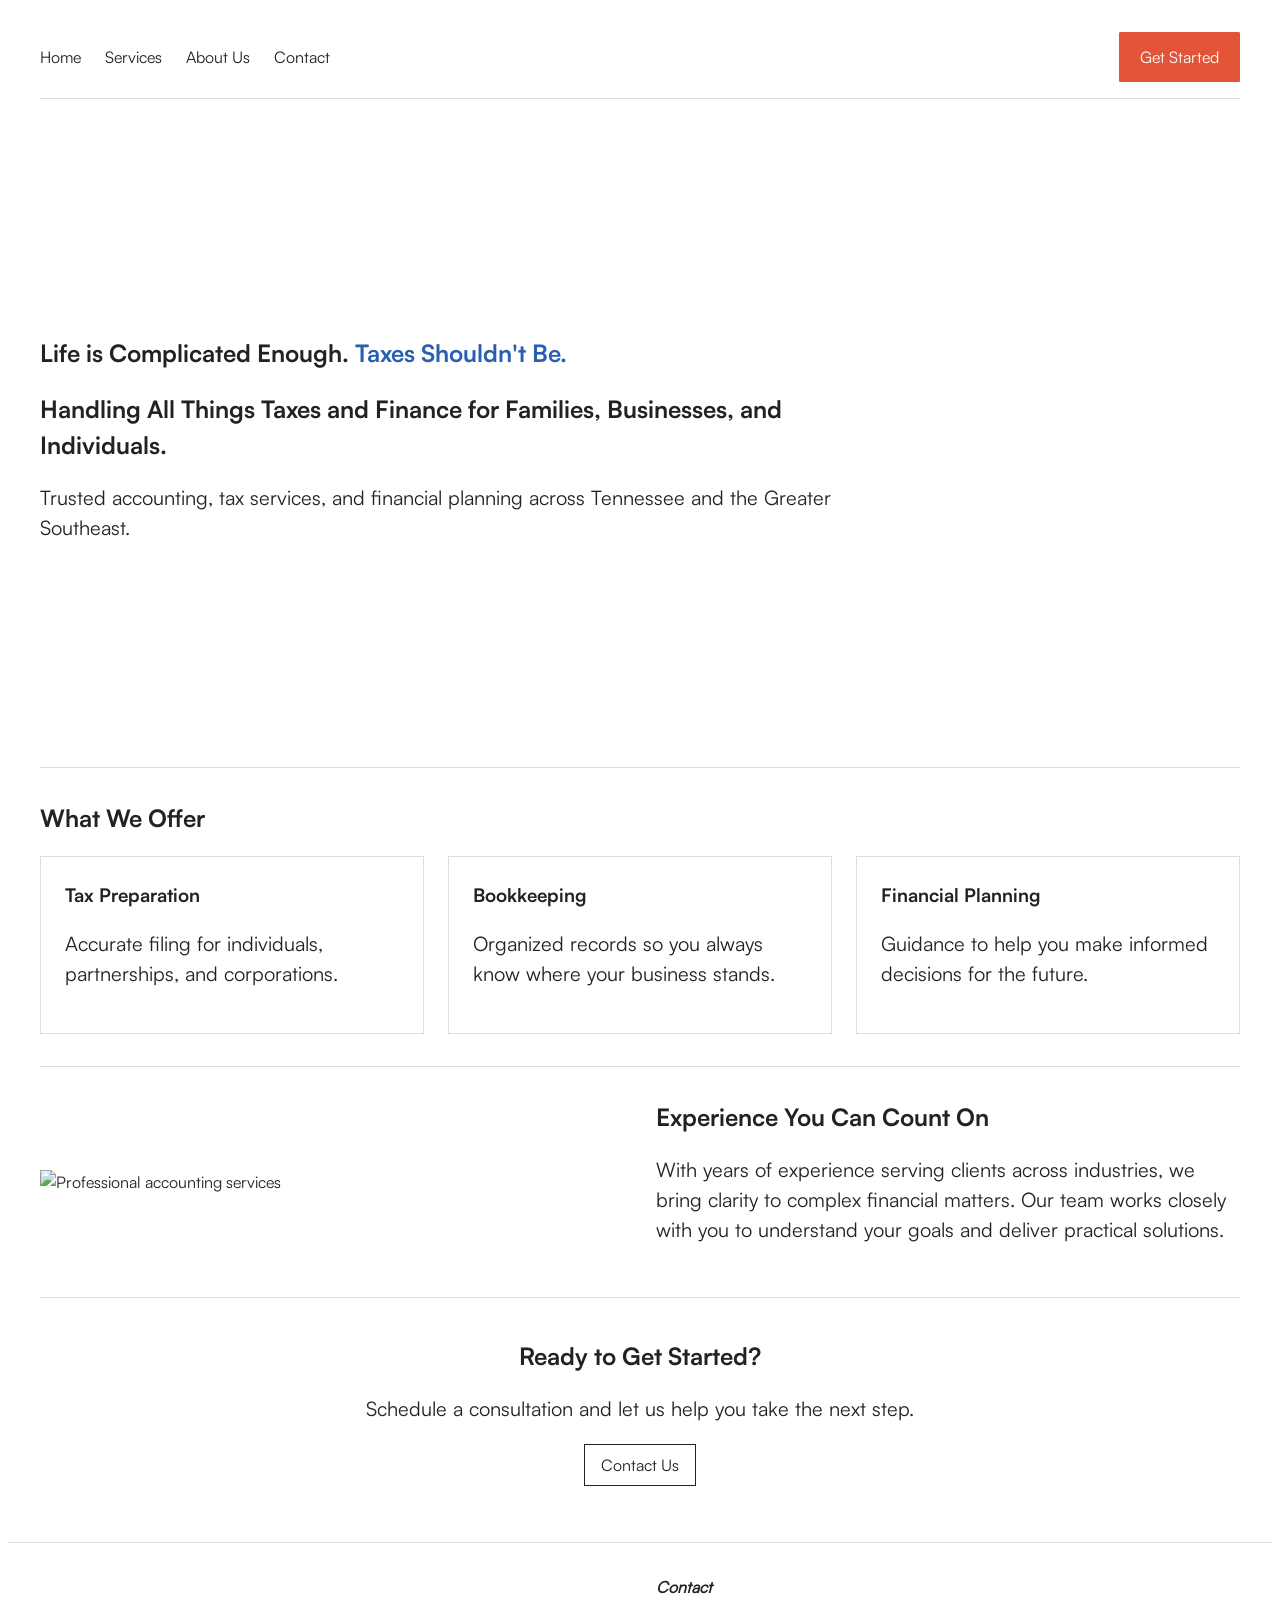
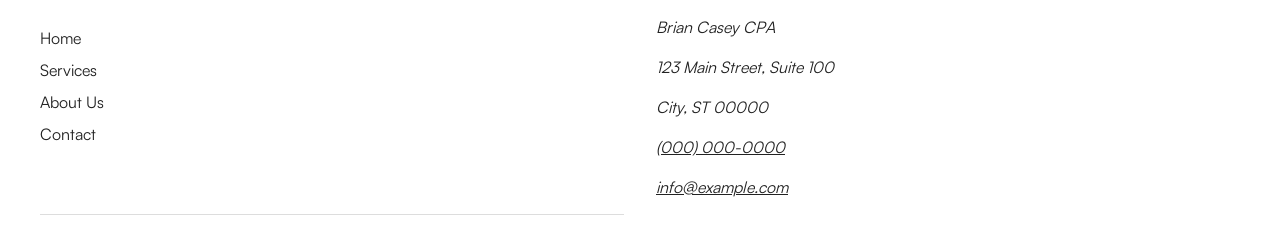
==== index.html @ 2e8c1d2a "wip" ====
<!doctype html>
<html lang="en">
  <head>
    <meta charset="UTF-8" />
    <meta name="viewport" content="width=device-width, initial-scale=1.0" />
    <title>Brian Casey CPA</title>
    <link rel="stylesheet" href="styles.css" />
    <link
      rel="preload"
      href="fonts/Satoshi-Regular.woff2"
      as="font"
      type="font/woff2"
      crossorigin
    />
    <link
      rel="preload"
      href="fonts/Satoshi-Medium.woff2"
      as="font"
      type="font/woff2"
      crossorigin
    />
    <link
      rel="preload"
      href="fonts/Satoshi-Bold.woff2"
      as="font"
      type="font/woff2"
      crossorigin
    />
  </head>
  <body>
    <header>
      <nav aria-label="Main">
        <ul>
          <li><a href="index.html">Home</a></li>
          <li><a href="services.html">Services</a></li>
          <li><a href="about.html">About Us</a></li>
          <li><a href="contact.html">Contact</a></li>
        </ul>
        <a href="contact.html" class="btn">Get Started</a>
      </nav>
    </header>

    <main>
      <section class="hero">
        <div class="hero-text">
          <h2>
            Life is Complicated Enough.
            <span class="light-blue">Taxes Shouldn't Be.</span>
          </h2>
          <h1>
            Handling All Things Taxes and Finance for Families, Businesses, and
            Individuals.
          </h1>
          <p>
            Trusted accounting, tax services, and financial planning across
            Tennessee and the Greater Southeast.
          </p>
        </div>
      </section>

      <section>
        <h2>What We Offer</h2>
        <div class="cards">
          <article class="card">
            <h3>Tax Preparation</h3>
            <p>
              Accurate filing for individuals, partnerships, and corporations.
            </p>
          </article>
          <article class="card">
            <h3>Bookkeeping</h3>
            <p>
              Organized records so you always know where your business stands.
            </p>
          </article>
          <article class="card">
            <h3>Financial Planning</h3>
            <p>Guidance to help you make informed decisions for the future.</p>
          </article>
        </div>
      </section>

      <section>
        <div class="image-text">
          <img
            src="https://placehold.co/600x400"
            alt="Professional accounting services"
          />
          <div>
            <h2>Experience You Can Count On</h2>
            <p>
              With years of experience serving clients across industries, we
              bring clarity to complex financial matters. Our team works closely
              with you to understand your goals and deliver practical solutions.
            </p>
          </div>
        </div>
      </section>

      <section class="cta">
        <h2>Ready to Get Started?</h2>
        <p>Schedule a consultation and let us help you take the next step.</p>
        <a href="contact.html">Contact Us</a>
      </section>
    </main>

    <footer>
      <div class="footer-grid">
        <nav aria-label="Footer">
          <ul>
            <li><a href="index.html">Home</a></li>
            <li><a href="services.html">Services</a></li>
            <li><a href="about.html">About Us</a></li>
            <li><a href="contact.html">Contact</a></li>
          </ul>
        </nav>
        <address class="contact-info">
          <p><strong>Contact</strong></p>
          <p>Brian Casey CPA</p>
          <p>123 Main Street, Suite 100</p>
          <p>City, ST 00000</p>
          <p><a href="tel:+10000000000">(000) 000-0000</a></p>
          <p><a href="mailto:info@example.com">info@example.com</a></p>
        </address>
      </div>
    </footer>
  </body>
</html>
---- styles.css ----
@font-face {
  font-family: 'Satoshi';
  src: url('/fonts/Satoshi-Regular.woff2') format('woff2');
  font-weight: 400;
  font-style: normal;
  font-display: swap; 
}

@font-face {
  font-family: 'Satoshi-Medium';
  src: url('/fonts/Satoshi-Medium.woff2') format('woff2');
  font-weight: 500;
  font-style: normal;
  font-display: swap;
}

@font-face {
  font-family: 'Satoshi-Bold';
  src: url('/fonts/Satoshi-Bold.woff2') format('woff2');
  font-weight: 700;
  font-style: normal;
  font-display: swap;
}

:root {
  --dark-blue: #082C60;
  --terracotta: #E35336;
  --green: #6DFF4C;
  --light-blue: #295FB1;
  --white: #ffffff;

  --max-width: 1200px;
}

.dark-blue {
  color: var(--dark-blue);
}

.terracotta {
  color: var(--terracotta);
}

.green {
  color: var(--green);
}

.light-blue {
  color: var(--light-blue);
}

.white {
  color: var(--white);
}

body {
  font-family: 'Satoshi', sans-serif;
}

@view-transition {
  navigation: auto;
}


body {
  margin: 0;
  font-family: 'Satoshi', sans-serif;
  line-height: 1.5;
  color: #222;
  background-color: var(--white);
}

img, picture, video, canvas, svg {
  max-width: 100%;
  height: auto;
  display: block;
}

a {
  color: inherit;
}

header,
main,
footer {
  padding: 1rem 2rem;
}

nav ul {
  list-style: none;
  margin: 0;
  padding: 0;
  display: flex;
  gap: 1.5rem;
}
nav {
  display: flex;
  flex-direction: row;
  justify-content: space-between;
  align-items: center;
  width: 100%;
  max-width: var(--max-width);
  margin: 0 auto;
  border-bottom: 1px solid #ddd;
  padding: 1rem 0;
}

nav a {
  text-decoration: none;
}

nav a:hover {
  color: var(--terracotta);
  animation: color 0.15s ease-in-out;
}

section {
  padding: 2rem 0;
  max-width: var(--max-width);
  margin: 0 auto;
}

section + section {
  border-top: 1px solid #ddd;
}

h1,
h2,
h3 {
  margin-top: 0;
  font-family: 'Satoshi-Bold', sans-serif;
  font-weight: 700;
  font-style: normal;
  font-display: swap;
}

p {
  font-size: 1.25rem;
}

.btn {
  padding: .75rem 1.25rem;
  border-radius: 1px;
  background-color: var(--terracotta);
  color: var(--white);
  transition: background-color 0.3s ease, color 0.3s ease;
  border: 1px solid var(--terracotta);
}

.btn:hover {
  background-color: var(--white);
  color: var(--terracotta);
  border: 1px solid var(--terracotta);
}

.hero {
  padding: 3rem 0;
  height: 60vh;
  display: flex;
  flex-direction: column;
  justify-content: center;
  align-items: start;
}

.hero-text {
  max-width: 800px;
}

.cards {
  display: grid;
  grid-template-columns: repeat(auto-fit, minmax(200px, 1fr));
  gap: 1.5rem;
}

.card {
  border: 1px solid #ddd;
  padding: 1.5rem;
}

.image-text {
  display: grid;
  grid-template-columns: 1fr 1fr;
  gap: 2rem;
  align-items: center;
}

@media (max-width: 600px) {
  .image-text {
    grid-template-columns: 1fr;
  }
}

.cta {
  text-align: center;
  padding: 2.5rem 0;
}

.cta a {
  display: inline-block;
  padding: 0.5rem 1rem;
  border: 1px solid #222;
  text-decoration: none;
}

.cta a:hover {
  background: #f5f5f5;
}

.contact-info p {
  font-size: 1rem;
}

footer {
  border-top: 1px solid #ddd;
  max-width: var(--max-width);
  margin: 0 auto;
}

.footer-grid {
  display: grid;
  grid-template-columns: 1fr 1fr;
  gap: 2rem;
}

@media (max-width: 600px) {
  .footer-grid {
    grid-template-columns: 1fr;
  }
}

footer nav ul {
  flex-direction: column;
  gap: 0.5rem;
}
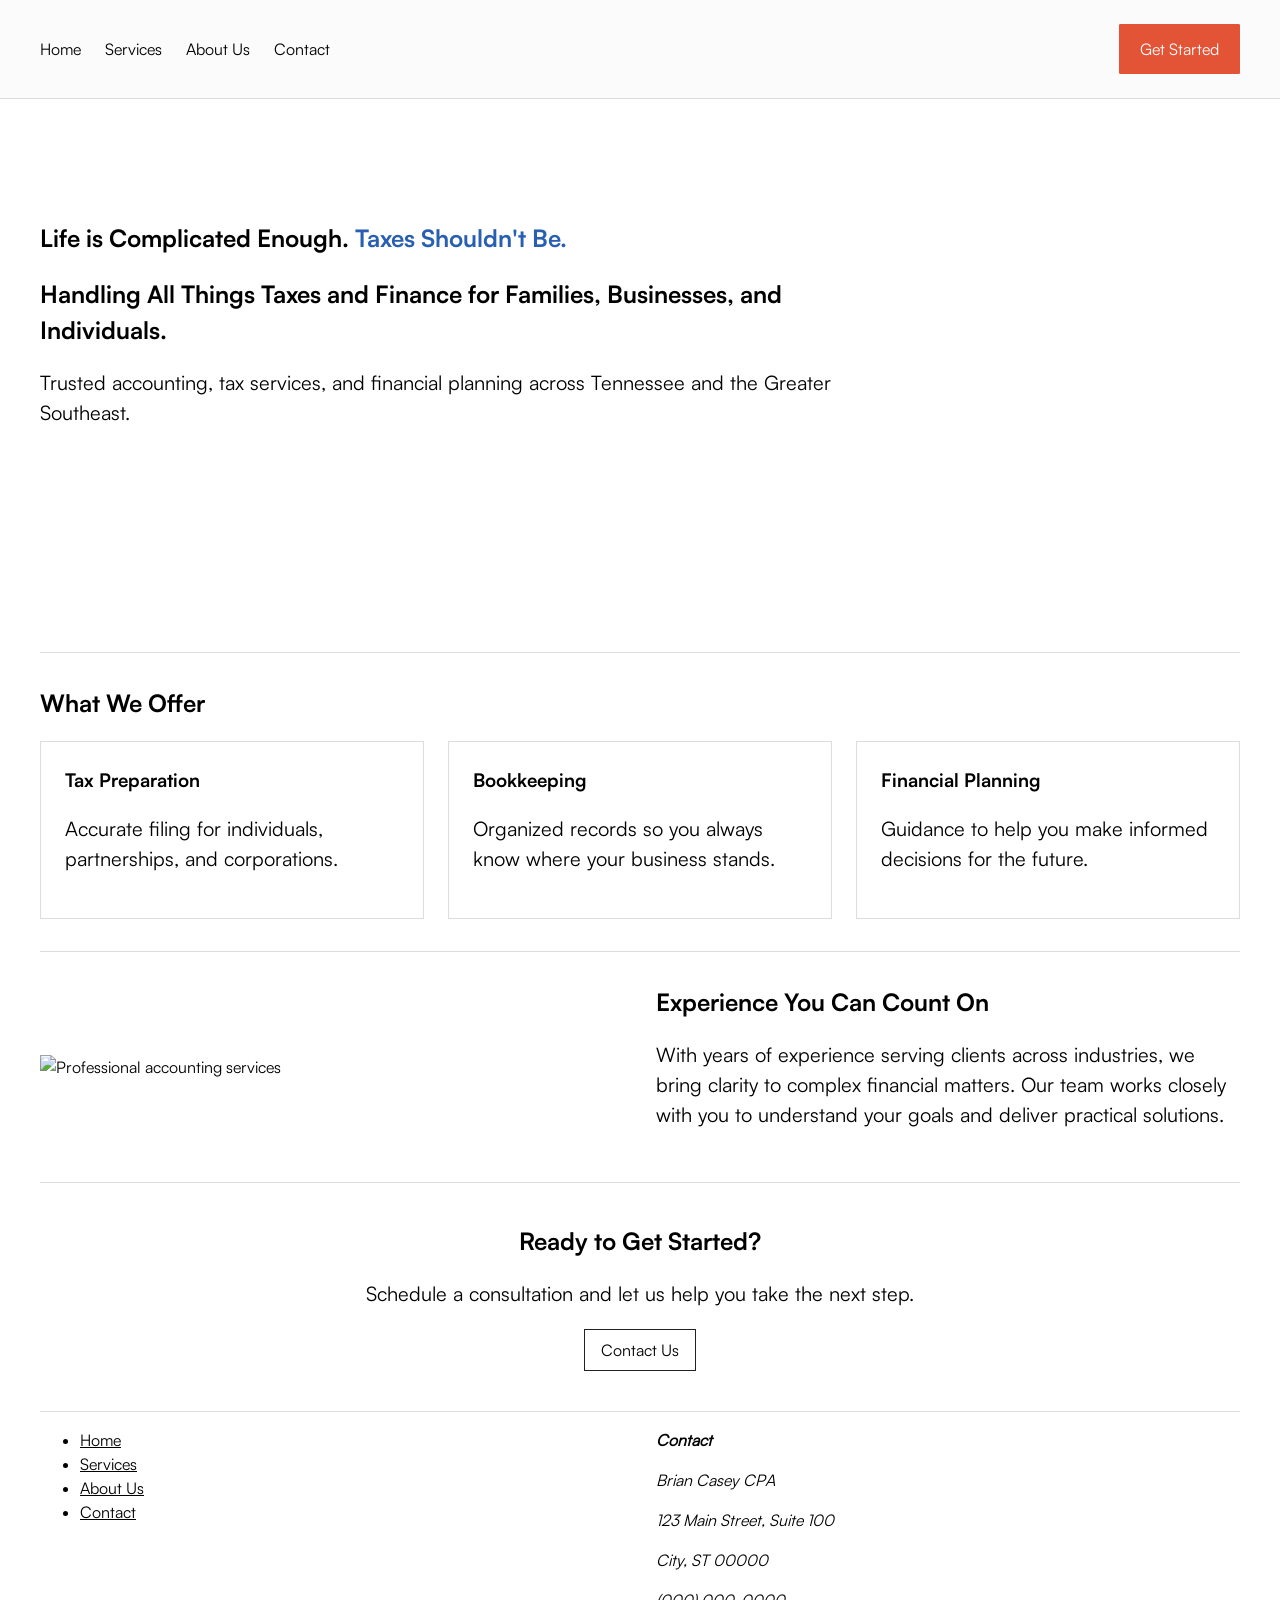
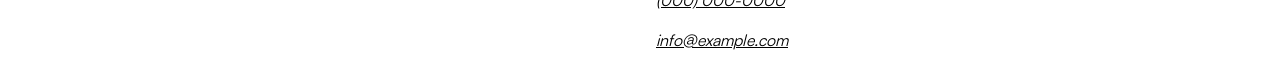
==== commit 3f27798c: "adds hamburger menu" ====
--- a/index.html
+++ b/index.html
@@ -30,13 +30,26 @@
   <body>
     <header>
       <nav aria-label="Main">
-        <ul>
-          <li><a href="index.html">Home</a></li>
-          <li><a href="services.html">Services</a></li>
-          <li><a href="about.html">About Us</a></li>
-          <li><a href="contact.html">Contact</a></li>
-        </ul>
-        <a href="contact.html" class="btn">Get Started</a>
+        <button
+          type="button"
+          class="nav-toggle-btn"
+          aria-expanded="false"
+          aria-controls="nav-menu"
+          aria-label="Toggle menu"
+        >
+          <span></span>
+          <span></span>
+          <span></span>
+        </button>
+        <div id="nav-menu" class="nav-menu">
+          <ul>
+            <li><a href="index.html">Home</a></li>
+            <li><a href="services.html">Services</a></li>
+            <li><a href="about.html">About Us</a></li>
+            <li><a href="contact.html">Contact</a></li>
+          </ul>
+          <a href="contact.html" class="btn">Get Started</a>
+        </div>
       </nav>
     </header>
 
@@ -124,5 +137,6 @@
         </address>
       </div>
     </footer>
+    <script src="nav.js"></script>
   </body>
 </html>
--- a/styles.css
+++ b/styles.css
@@ -51,11 +51,6 @@
 .white {
   color: var(--white);
 }
-
-body {
-  font-family: 'Satoshi', sans-serif;
-}
-
 @view-transition {
   navigation: auto;
 }
@@ -65,8 +60,8 @@
   margin: 0;
   font-family: 'Satoshi', sans-serif;
   line-height: 1.5;
-  color: #222;
-  background-color: var(--white);
+  padding: 1rem 2rem;
+
 }
 
 img, picture, video, canvas, svg {
@@ -79,38 +74,113 @@
   color: inherit;
 }
 
-header,
-main,
-footer {
-  padding: 1rem 2rem;
-}
-
-nav ul {
+header {
+  backdrop-filter: blur(10px);
+  background-color: rgba(248, 248, 248, 0.5);
+  position: fixed;
+  top: 0;
+  left: 0;
+  right: 0;
+  z-index: 1000;
+  border-bottom: 1px solid #ddd;
+}
+
+header nav {
+  display: flex;
+  flex-wrap: wrap;
+  align-items: center;
+  width: 100%;
+  max-width: var(--max-width);
+  margin: 0 auto;
+  padding: 1.5rem 0;
+}
+
+header nav .nav-toggle-btn {
+  display: none;
+  flex-direction: column;
+  justify-content: center;
+  gap: 5px;
+  width: 2rem;
+  height: 2rem;
+  margin-left: auto;
+  padding: 0;
+  border: none;
+  background: none;
+  cursor: pointer;
+  color: inherit;
+}
+
+header nav .nav-toggle-btn span {
+  display: block;
+  width: 1.5rem;
+  height: 2px;
+  background-color: currentColor;
+  transition: transform 0.2s ease, opacity 0.2s ease;
+}
+
+header nav .nav-menu {
+  display: flex;
+  flex: 1;
+  justify-content: space-between;
+  align-items: center;
+}
+
+header nav ul {
   list-style: none;
   margin: 0;
   padding: 0;
   display: flex;
   gap: 1.5rem;
 }
-nav {
-  display: flex;
-  flex-direction: row;
-  justify-content: space-between;
-  align-items: center;
-  width: 100%;
-  max-width: var(--max-width);
-  margin: 0 auto;
-  border-bottom: 1px solid #ddd;
-  padding: 1rem 0;
-}
-
-nav a {
+
+header nav a {
   text-decoration: none;
 }
 
-nav a:hover {
+header nav a:hover {
   color: var(--terracotta);
   animation: color 0.15s ease-in-out;
+}
+
+@media (max-width: 768px) {
+  header nav .nav-toggle-btn {
+    display: flex;
+  }
+
+  header nav .nav-menu {
+    display: none;
+    flex: 1 1 100%;
+    flex-direction: column;
+    align-items: stretch;
+    gap: 1rem;
+    padding-top: 1rem;
+    padding: 1rem 2rem;
+  }
+
+  header nav.nav-open .nav-menu {
+    display: flex;
+  }
+
+  header nav.nav-open .nav-toggle-btn span:nth-child(1) {
+    transform: translateY(7px) rotate(45deg);
+  }
+
+  header nav.nav-open .nav-toggle-btn span:nth-child(2) {
+    opacity: 0;
+  }
+
+  header nav.nav-open .nav-toggle-btn span:nth-child(3) {
+    transform: translateY(-7px) rotate(-45deg);
+  }
+
+  header nav ul {
+    flex-direction: column;
+    gap: 0.75rem;
+  }
+
+  header nav .btn {
+    align-self: flex-start;
+  }
 }
 
 section {
@@ -159,6 +229,8 @@
   flex-direction: column;
   justify-content: center;
   align-items: start;
+  
+  
 }
 
 .hero-text {
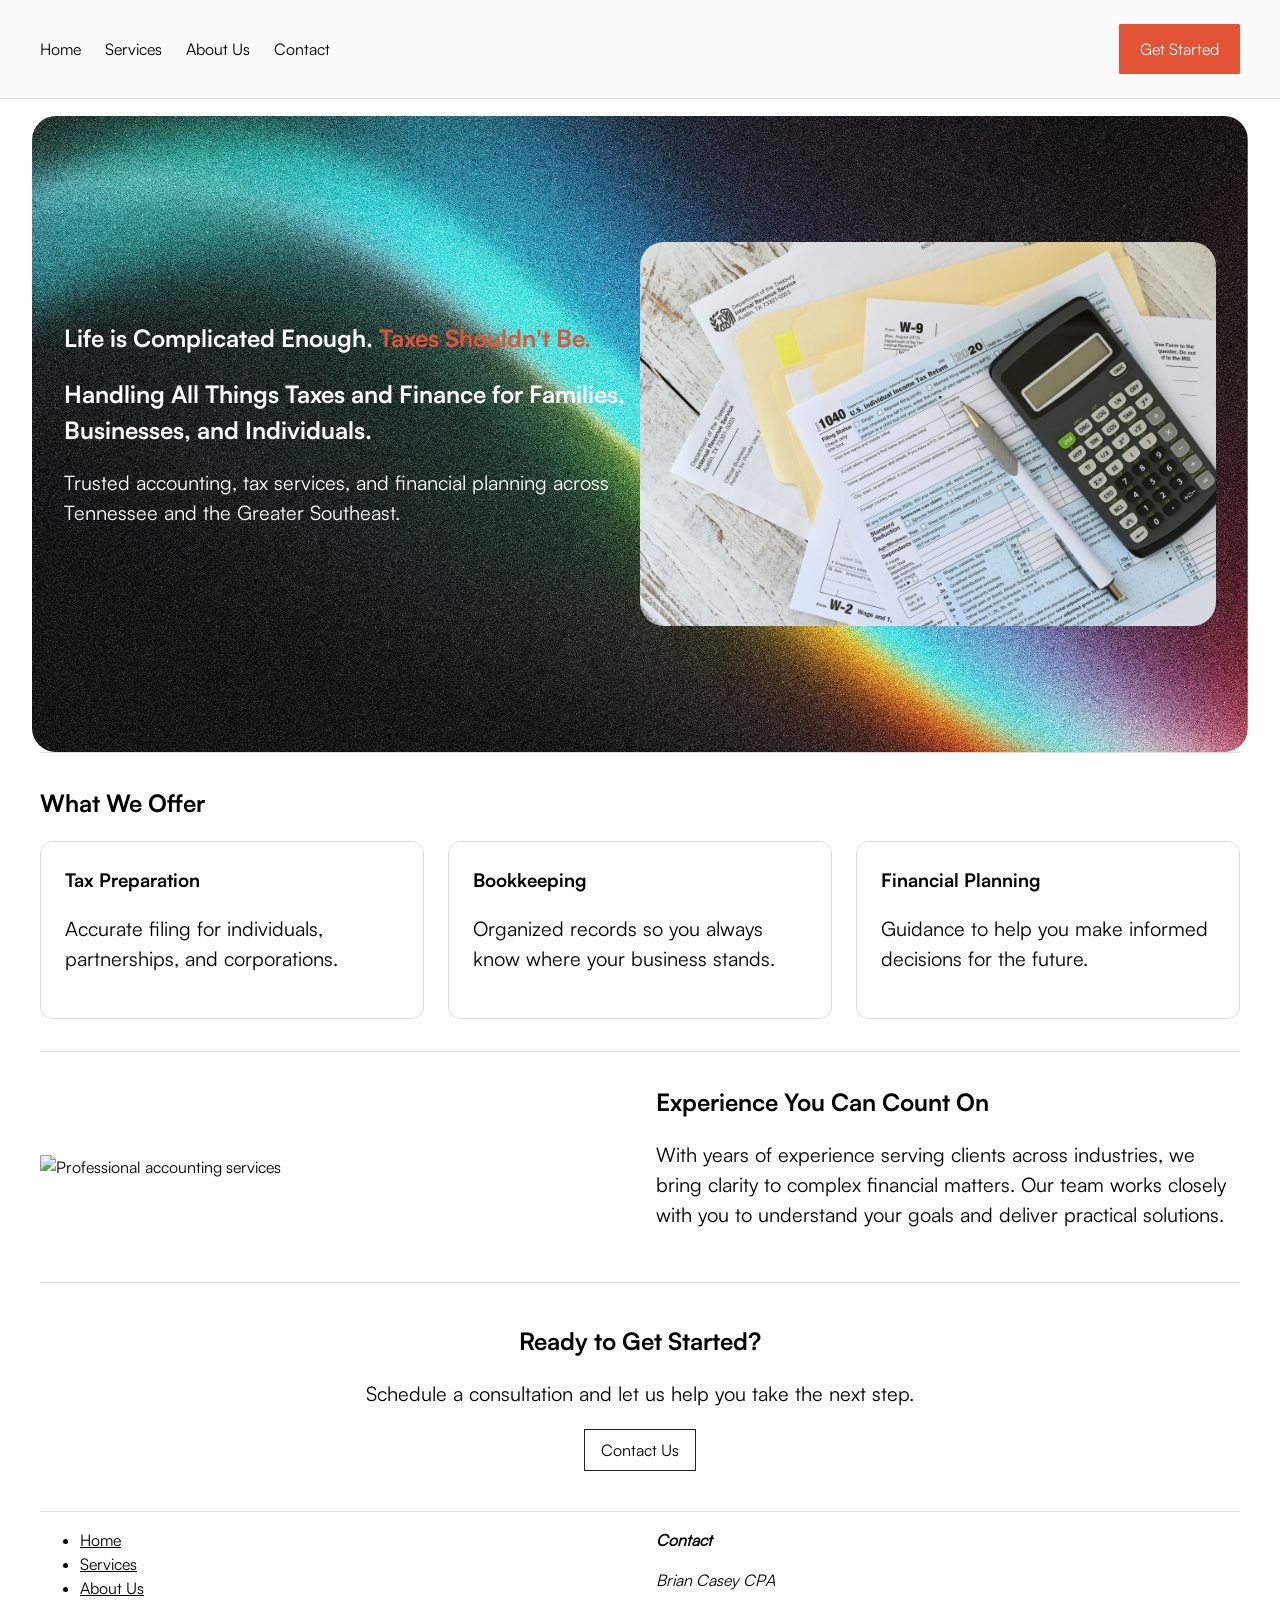
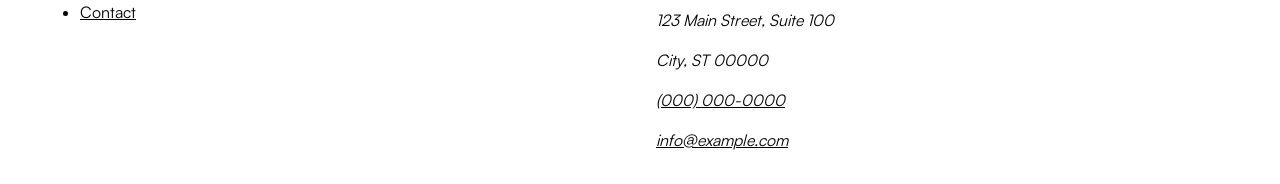
==== commit 8e59243c: "wip" ====
--- a/index.html
+++ b/index.html
@@ -58,7 +58,7 @@
         <div class="hero-text">
           <h2>
             Life is Complicated Enough.
-            <span class="light-blue">Taxes Shouldn't Be.</span>
+            <span class="terracotta">Taxes Shouldn't Be.</span>
           </h2>
           <h1>
             Handling All Things Taxes and Finance for Families, Businesses, and
@@ -68,6 +68,9 @@
             Trusted accounting, tax services, and financial planning across
             Tennessee and the Greater Southeast.
           </p>
+        </div>
+        <div class="hero-image">
+          <img src="/assets/taxes.jpg" alt="Professional accounting services" />
         </div>
       </section>
 
--- a/styles.css
+++ b/styles.css
@@ -61,7 +61,7 @@
   font-family: 'Satoshi', sans-serif;
   line-height: 1.5;
   padding: 1rem 2rem;
-
+  
 }
 
 img, picture, video, canvas, svg {
@@ -223,29 +223,45 @@
 }
 
 .hero {
-  padding: 3rem 0;
+  margin-top: 100px;
+  padding: 3rem 2rem;
   height: 60vh;
-  display: flex;
-  flex-direction: column;
+    display: flex;
+    flex-direction: row;
   justify-content: center;
-  align-items: start;
+  align-items: center;
+  border-radius: 24px;
+  color: var(--white);
+  background-image: url('/assets/5.jpg');
+  background-size: cover;
+  background-position: center;
+  background-repeat: no-repeat;
+
   
-  
 }
 
 .hero-text {
-  max-width: 800px;
+  max-width: 50%;
+}
+
+.hero-image {
+  border-radius: 24px;
+  overflow: hidden;
+  width: 50%;
+  height: auto;
 }
 
 .cards {
   display: grid;
   grid-template-columns: repeat(auto-fit, minmax(200px, 1fr));
   gap: 1.5rem;
+
 }
 
 .card {
   border: 1px solid #ddd;
   padding: 1.5rem;
+  border-radius: 12px;
 }
 
 .image-text {
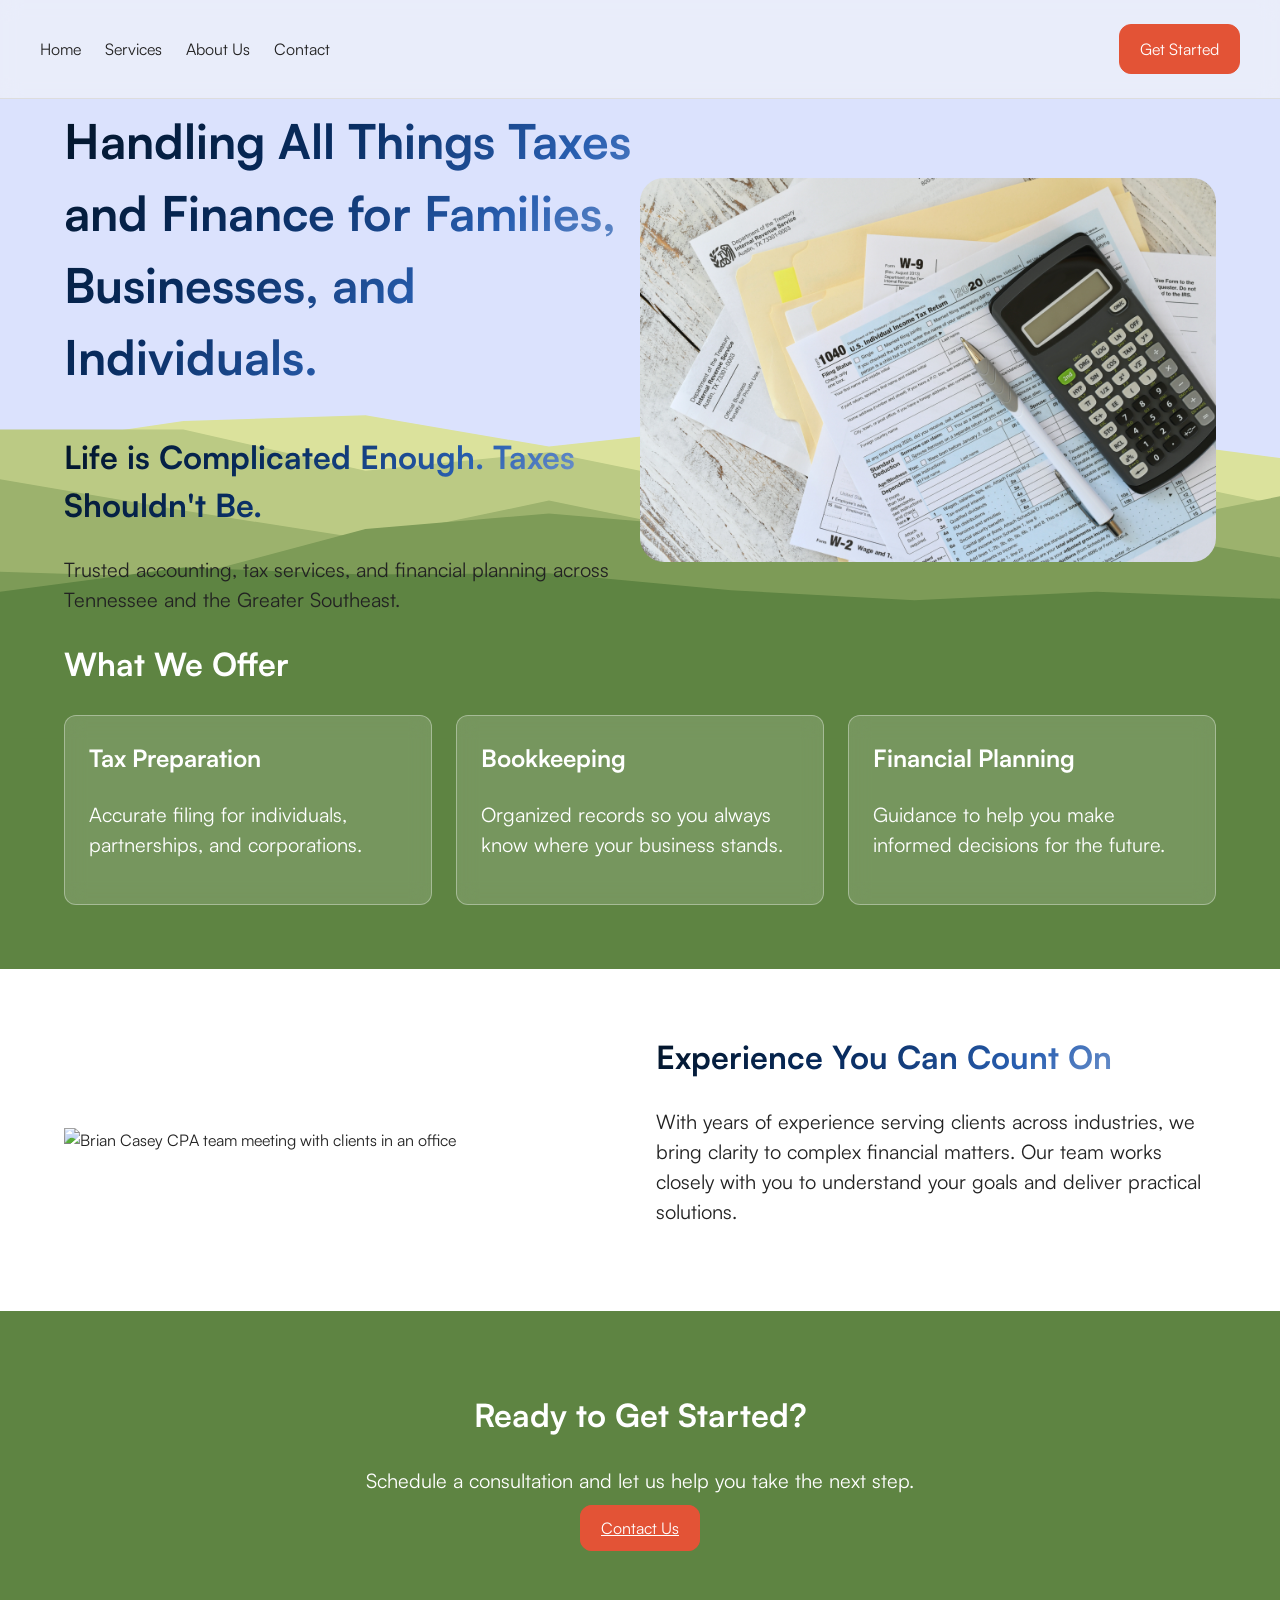
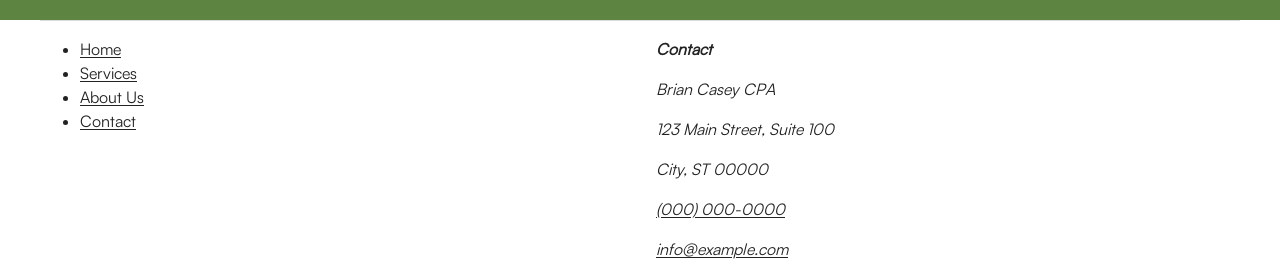
==== commit e9d4186d: "makes it look like a landscape" ====
--- a/index.html
+++ b/index.html
@@ -4,6 +4,10 @@
     <meta charset="UTF-8" />
     <meta name="viewport" content="width=device-width, initial-scale=1.0" />
     <title>Brian Casey CPA</title>
+    <meta
+      name="description"
+      content="Brian Casey CPA provides tax preparation, bookkeeping, and financial planning for families, businesses, and individuals across Tennessee and the Southeast."
+    />
     <link rel="stylesheet" href="styles.css" />
     <link
       rel="preload"
@@ -28,6 +32,7 @@
     />
   </head>
   <body>
+    <a href="#main" class="skip-link">Skip to main content</a>
     <header>
       <nav aria-label="Main">
         <button
@@ -53,70 +58,87 @@
       </nav>
     </header>
 
-    <main>
+    <main id="main" class="home">
       <section class="hero">
-        <div class="hero-text">
-          <h2>
-            Life is Complicated Enough.
-            <span class="terracotta">Taxes Shouldn't Be.</span>
-          </h2>
-          <h1>
-            Handling All Things Taxes and Finance for Families, Businesses, and
-            Individuals.
-          </h1>
-          <p>
-            Trusted accounting, tax services, and financial planning across
-            Tennessee and the Greater Southeast.
-          </p>
+        <div class="section-content">
+          <div class="hero-text">
+            <h1>
+              Handling All Things Taxes and Finance for Families, Businesses,
+              and Individuals.
+            </h1>
+            <h2>
+              Life is Complicated Enough.
+              <span class="terracotta">Taxes Shouldn't Be.</span>
+            </h2>
+            <p>
+              Trusted accounting, tax services, and financial planning across
+              Tennessee and the Greater Southeast.
+            </p>
+          </div>
+          <div class="hero-image">
+            <img
+              src="/assets/taxes.jpg"
+              alt="Accountant reviewing tax documents at a desk"
+            />
+          </div>
         </div>
-        <div class="hero-image">
-          <img src="/assets/taxes.jpg" alt="Professional accounting services" />
+        <div class="section-divider">
+          <img src="/assets/green-peaks.svg" alt="" aria-hidden="true" />
         </div>
       </section>
 
       <section>
-        <h2>What We Offer</h2>
-        <div class="cards">
-          <article class="card">
-            <h3>Tax Preparation</h3>
-            <p>
-              Accurate filing for individuals, partnerships, and corporations.
-            </p>
-          </article>
-          <article class="card">
-            <h3>Bookkeeping</h3>
-            <p>
-              Organized records so you always know where your business stands.
-            </p>
-          </article>
-          <article class="card">
-            <h3>Financial Planning</h3>
-            <p>Guidance to help you make informed decisions for the future.</p>
-          </article>
+        <div class="section-content">
+          <h2>What We Offer</h2>
+          <div class="cards">
+            <article class="card">
+              <h3>Tax Preparation</h3>
+              <p>
+                Accurate filing for individuals, partnerships, and corporations.
+              </p>
+            </article>
+            <article class="card">
+              <h3>Bookkeeping</h3>
+              <p>
+                Organized records so you always know where your business stands.
+              </p>
+            </article>
+            <article class="card">
+              <h3>Financial Planning</h3>
+              <p>
+                Guidance to help you make informed decisions for the future.
+              </p>
+            </article>
+          </div>
         </div>
       </section>
 
       <section>
-        <div class="image-text">
-          <img
-            src="https://placehold.co/600x400"
-            alt="Professional accounting services"
-          />
-          <div>
-            <h2>Experience You Can Count On</h2>
-            <p>
-              With years of experience serving clients across industries, we
-              bring clarity to complex financial matters. Our team works closely
-              with you to understand your goals and deliver practical solutions.
-            </p>
+        <div class="section-content">
+          <div class="image-text">
+            <img
+              src="https://placehold.co/600x400"
+              alt="Brian Casey CPA team meeting with clients in an office"
+            />
+            <div>
+              <h2>Experience You Can Count On</h2>
+              <p>
+                With years of experience serving clients across industries, we
+                bring clarity to complex financial matters. Our team works
+                closely with you to understand your goals and deliver practical
+                solutions.
+              </p>
+            </div>
           </div>
         </div>
       </section>
 
       <section class="cta">
-        <h2>Ready to Get Started?</h2>
-        <p>Schedule a consultation and let us help you take the next step.</p>
-        <a href="contact.html">Contact Us</a>
+        <div class="section-content">
+          <h2>Ready to Get Started?</h2>
+          <p>Schedule a consultation and let us help you take the next step.</p>
+          <a href="contact.html" class="btn">Contact Us</a>
+        </div>
       </section>
     </main>
 
--- a/styles.css
+++ b/styles.css
@@ -25,9 +25,26 @@
 :root {
   --dark-blue: #082C60;
   --terracotta: #E35336;
-  --green: #6DFF4C;
+  --green: #5e8442;
+  --green-l: #dbe29c;
   --light-blue: #295FB1;
+  --blue-l-3: #dbe2fd;
   --white: #ffffff;
+
+  --gradient-blue-135: linear-gradient(135deg, var(--dark-blue), var(--light-blue));
+  --gradient-heading: linear-gradient(
+    135deg,
+    #031428 0%,
+    var(--dark-blue) 35%,
+    var(--light-blue) 65%,
+    color-mix(in srgb, var(--light-blue) 40%, var(--white)) 100%
+  );
+  --gradient-blue-135-soft: linear-gradient(135deg, var(--dark-blue) 0%, var(--light-blue) 60%, color-mix(in srgb, var(--light-blue) 70%, var(--white)) 100%);
+  --gradient-blue-radial: radial-gradient(ellipse at top left, var(--light-blue), var(--dark-blue));
+  --gradient-terracotta: linear-gradient(135deg, var(--terracotta), color-mix(in srgb, var(--terracotta) 60%, var(--dark-blue)));
+  --gradient-accent: linear-gradient(135deg, var(--light-blue), var(--terracotta));
+  --gradient-hero: linear-gradient(160deg, var(--dark-blue) 0%, var(--light-blue) 45%, color-mix(in srgb, var(--terracotta) 25%, var(--white)) 100%);
+  --gradient-green-accent: linear-gradient(135deg, var(--dark-blue), color-mix(in srgb, var(--green) 40%, var(--light-blue)));
 
   --max-width: 1200px;
 }
@@ -42,6 +59,10 @@
 
 .green {
   color: var(--green);
+}
+
+.green-l {
+  color: var(--green-l);
 }
 
 .light-blue {
@@ -60,8 +81,28 @@
   margin: 0;
   font-family: 'Satoshi', sans-serif;
   line-height: 1.5;
-  padding: 1rem 2rem;
-  
+  color: #222;
+}
+
+.skip-link {
+  position: absolute;
+  top: -100%;
+  left: 1rem;
+  z-index: 1001;
+  padding: 0.75rem 1.25rem;
+  background-color: var(--dark-blue);
+  color: var(--white);
+  text-decoration: none;
+  border-radius: 1px;
+}
+
+.skip-link:focus-visible {
+  top: 1rem;
+}
+
+:focus-visible {
+  outline: 2px solid var(--light-blue);
+  outline-offset: 2px;
 }
 
 img, picture, video, canvas, svg {
@@ -72,6 +113,21 @@
 
 a {
   color: inherit;
+}
+
+main a:not(.btn),
+footer a {
+  text-decoration: underline;
+  text-underline-offset: 0.15em;
+}
+
+header nav a {
+  text-decoration: none;
+}
+
+header nav a:hover,
+header nav a:focus-visible {
+  text-decoration: underline;
 }
 
 header {
@@ -92,7 +148,7 @@
   width: 100%;
   max-width: var(--max-width);
   margin: 0 auto;
-  padding: 1.5rem 0;
+  padding: 1.5rem 2rem;
 }
 
 header nav .nav-toggle-btn {
@@ -184,13 +240,72 @@
 }
 
 section {
-  padding: 2rem 0;
+  padding: 4rem 4rem;
+  position: relative;
+  z-index: 1;
+}
+
+.section-divider {
+  position: absolute;
+  bottom: 0;
+  left: 0;
+  width: 100%;
+  z-index: -1;
+  line-height: 0;
+}
+
+.section-divider img {
+  width: 100%;
+  height: auto;
+  display: block;
+}
+
+.section-content {
   max-width: var(--max-width);
   margin: 0 auto;
 }
 
-section + section {
-  border-top: 1px solid #ddd;
+section:has(.section-divider) {
+  padding-top: 0;
+  padding-bottom: 0;
+}
+
+section:has(.section-divider) + section {
+  padding-top: 0;
+}
+
+main.home section:nth-child(odd) {
+  background-color: var(--white);
+}
+
+main.home section:nth-child(even) {
+  background-color: var(--green);
+  color: var(--white);
+}
+
+main.home section:nth-child(even) h1,
+main.home section:nth-child(even) h2,
+main.home section:nth-child(even) h3 {
+  background: none;
+  background-clip: unset;
+  -webkit-background-clip: unset;
+  -webkit-text-fill-color: unset;
+  color: var(--white);
+}
+
+main.home section:nth-child(even) .card {
+  background-color: rgba(255, 255, 255, 0.15);
+  border-color: rgba(255, 255, 255, 0.35);
+}
+
+main.home section:nth-child(even) .cta a {
+  color: var(--white);
+  border-color: var(--white);
+}
+
+main.home section:nth-child(even) .cta a:hover {
+  background: rgba(255, 255, 255, 0.15);
+  color: var(--white);
 }
 
 h1,
@@ -201,22 +316,67 @@
   font-weight: 700;
   font-style: normal;
   font-display: swap;
+  color: var(--dark-blue);
+  background: var(--gradient-heading);
+  background-size: 100% 100%;
+  background-clip: text;
+  -webkit-background-clip: text;
+  -webkit-text-fill-color: transparent;
+}
+
+@supports not ((-webkit-background-clip: text) or (background-clip: text)) {
+  h1,
+  h2,
+  h3 {
+    background: none;
+    -webkit-text-fill-color: unset;
+    color: var(--dark-blue);
+  }
+}
+
+@media (forced-colors: active) {
+  h1,
+  h2,
+  h3 {
+    background: none;
+    background-clip: unset;
+    -webkit-background-clip: unset;
+    -webkit-text-fill-color: unset;
+    color: CanvasText;
+  }
+}
+
+h1 {
+  font-size: 3rem;
+}
+
+h2 {
+  font-size: 2rem;
+}
+
+h3 {
+  font-size: 1.5rem;
 }
 
 p {
   font-size: 1.25rem;
 }
 
-.btn {
+.btn,
+button[type="submit"] {
   padding: .75rem 1.25rem;
-  border-radius: 1px;
+  border-radius: 12px;
   background-color: var(--terracotta);
   color: var(--white);
-  transition: background-color 0.3s ease, color 0.3s ease;
+  transition: background-color 0.3s ease, color 0.3s ease, border-color 0.3s ease;
   border: 1px solid var(--terracotta);
-}
-
-.btn:hover {
+  font-family: inherit;
+  font-size: 1rem;
+  cursor: pointer;
+}
+
+.btn:hover,
+button[type="submit"]:hover {
   background-color: var(--white);
   color: var(--terracotta);
   border: 1px solid var(--terracotta);
@@ -224,20 +384,18 @@
 
 .hero {
   margin-top: 100px;
-  padding: 3rem 2rem;
+  padding: 3rem 4rem;
   height: 60vh;
-    display: flex;
-    flex-direction: row;
+  border-radius: 24px;
+  background-color: var(--blue-l-3);
+}
+
+.hero .section-content {
+  display: flex;
+  flex-direction: row;
   justify-content: center;
   align-items: center;
-  border-radius: 24px;
-  color: var(--white);
-  background-image: url('/assets/5.jpg');
-  background-size: cover;
-  background-position: center;
-  background-repeat: no-repeat;
-
-  
+  height: 100%;
 }
 
 .hero-text {
@@ -259,9 +417,33 @@
 }
 
 .card {
-  border: 1px solid #ddd;
   padding: 1.5rem;
   border-radius: 12px;
+  border: 1px solid rgba(255, 255, 255, 0.4);
+  background-color: rgba(248, 248, 248, 0.5);
+  backdrop-filter: blur(10px);
+  -webkit-backdrop-filter: blur(10px);
+  transition:
+    background-color 0.3s ease,
+    border-color 0.3s ease,
+    color 0.3s ease,
+    backdrop-filter 0.3s ease;
+}
+
+.card:hover {
+  backdrop-filter: none;
+  -webkit-backdrop-filter: none;
+  background-color: var(--terracotta);
+  border-color: var(--terracotta);
+  color: var(--white);
+}
+
+.card:hover h3 {
+  background: none;
+  background-clip: unset;
+  -webkit-background-clip: unset;
+  -webkit-text-fill-color: unset;
+  color: var(--white);
 }
 
 .image-text {
@@ -279,17 +461,17 @@
 
 .cta {
   text-align: center;
-  padding: 2.5rem 0;
-}
-
-.cta a {
+  padding: 5rem 4rem;
+}
+
+.cta a:not(.btn) {
   display: inline-block;
   padding: 0.5rem 1rem;
   border: 1px solid #222;
   text-decoration: none;
 }
 
-.cta a:hover {
+.cta a:not(.btn):hover {
   background: #f5f5f5;
 }
 
@@ -313,6 +495,28 @@
   .footer-grid {
     grid-template-columns: 1fr;
   }
+
+  .hero,
+  .hero-home {
+    padding: 2rem 4rem;
+    height: auto;
+    margin-top: 100px;
+    border-radius: 24px;
+  }
+
+  .hero:has(.section-divider),
+  .hero-home:has(.section-divider) {
+    padding: 0 4rem;
+  }
+
+  .hero .section-content,
+  .hero-home .section-content {
+    flex-direction: column;
+    align-items: center;
+    justify-content: center;
+    text-align: center;
+    height: auto;
+  }
 }
 
 footer nav ul {
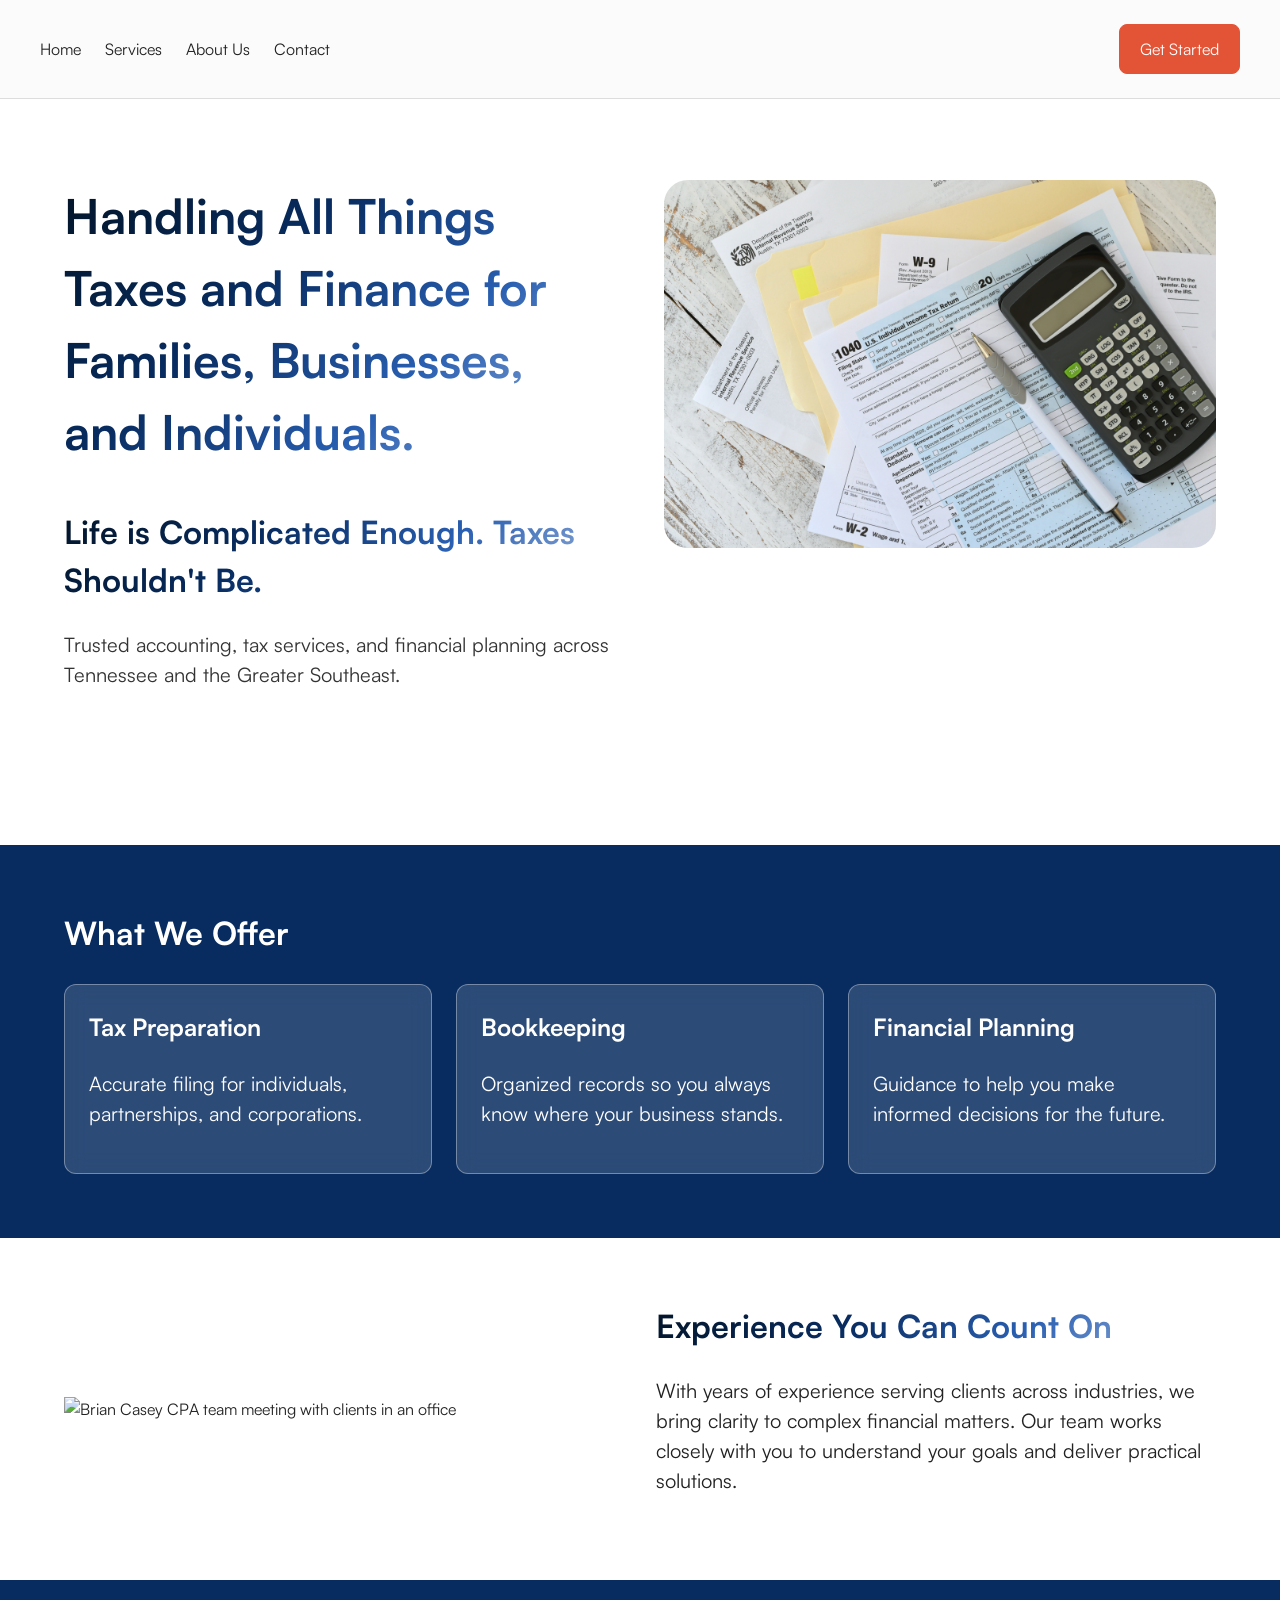
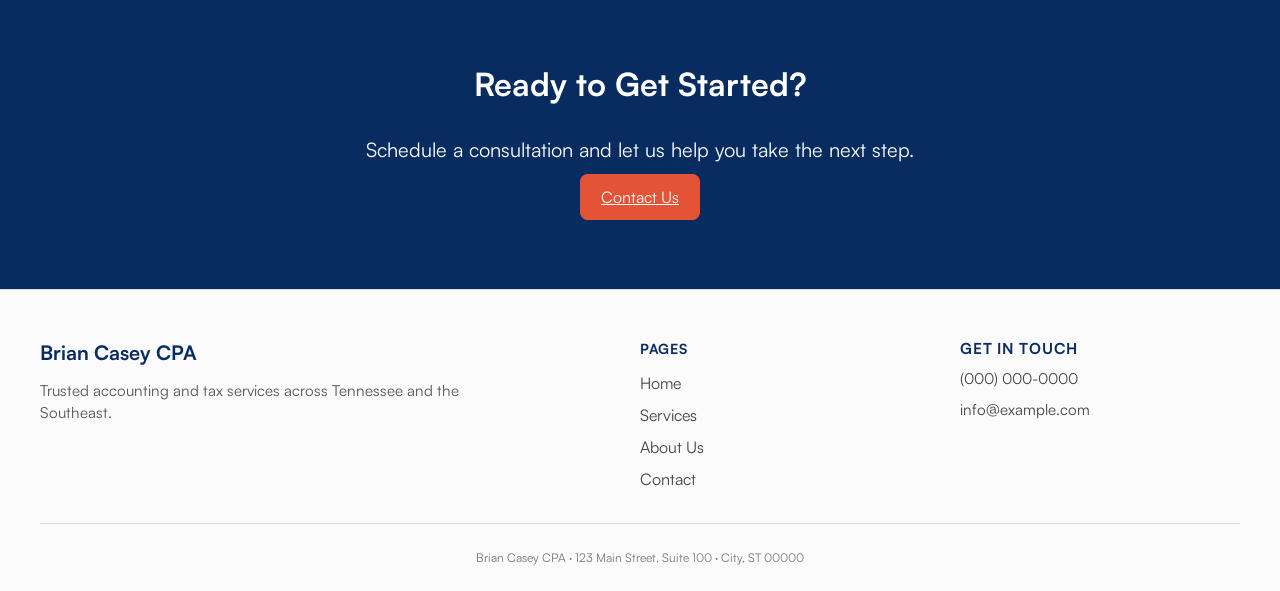
==== commit a5f29a01: "reverts to a blue/orange color scheme" ====
--- a/index.html
+++ b/index.html
@@ -59,7 +59,7 @@
     </header>
 
     <main id="main" class="home">
-      <section class="hero">
+      <section class="hero-home">
         <div class="section-content">
           <div class="hero-text">
             <h1>
@@ -81,9 +81,6 @@
               alt="Accountant reviewing tax documents at a desk"
             />
           </div>
-        </div>
-        <div class="section-divider">
-          <img src="/assets/green-peaks.svg" alt="" aria-hidden="true" />
         </div>
       </section>
 
@@ -143,22 +140,32 @@
     </main>
 
     <footer>
-      <div class="footer-grid">
-        <nav aria-label="Footer">
-          <ul>
-            <li><a href="index.html">Home</a></li>
-            <li><a href="services.html">Services</a></li>
-            <li><a href="about.html">About Us</a></li>
-            <li><a href="contact.html">Contact</a></li>
-          </ul>
-        </nav>
-        <address class="contact-info">
-          <p><strong>Contact</strong></p>
-          <p>Brian Casey CPA</p>
-          <p>123 Main Street, Suite 100</p>
-          <p>City, ST 00000</p>
-          <p><a href="tel:+10000000000">(000) 000-0000</a></p>
-          <p><a href="mailto:info@example.com">info@example.com</a></p>
+      <div class="footer-content">
+        <div class="footer-grid">
+          <div class="footer-brand">
+            <p class="footer-logo">Brian Casey CPA</p>
+            <p class="footer-tagline">
+              Trusted accounting and tax services across Tennessee and the
+              Southeast.
+            </p>
+          </div>
+          <nav class="footer-nav" aria-label="Footer">
+            <p class="footer-heading">Pages</p>
+            <ul>
+              <li><a href="index.html">Home</a></li>
+              <li><a href="services.html">Services</a></li>
+              <li><a href="about.html">About Us</a></li>
+              <li><a href="contact.html">Contact</a></li>
+            </ul>
+          </nav>
+          <div class="footer-contact">
+            <p class="footer-heading">Get in Touch</p>
+            <p><a href="tel:+10000000000">(000) 000-0000</a></p>
+            <p><a href="mailto:info@example.com">info@example.com</a></p>
+          </div>
+        </div>
+        <address class="footer-address">
+          Brian Casey CPA · 123 Main Street, Suite 100 · City, ST 00000
         </address>
       </div>
     </footer>
--- a/styles.css
+++ b/styles.css
@@ -242,22 +242,7 @@
 section {
   padding: 4rem 4rem;
   position: relative;
-  z-index: 1;
-}
-
-.section-divider {
-  position: absolute;
-  bottom: 0;
-  left: 0;
-  width: 100%;
-  z-index: -1;
-  line-height: 0;
-}
-
-.section-divider img {
-  width: 100%;
-  height: auto;
-  display: block;
+
 }
 
 .section-content {
@@ -265,21 +250,13 @@
   margin: 0 auto;
 }
 
-section:has(.section-divider) {
-  padding-top: 0;
-  padding-bottom: 0;
-}
-
-section:has(.section-divider) + section {
-  padding-top: 0;
-}
-
-main.home section:nth-child(odd) {
+main.home section:nth-child(odd):not(.hero-home) {
   background-color: var(--white);
 }
 
+
 main.home section:nth-child(even) {
-  background-color: var(--green);
+  background-color: var(--dark-blue);
   color: var(--white);
 }
 
@@ -365,7 +342,7 @@
 .btn,
 button[type="submit"] {
   padding: .75rem 1.25rem;
-  border-radius: 12px;
+  border-radius: 8px;
   background-color: var(--terracotta);
   color: var(--white);
   transition: background-color 0.3s ease, color 0.3s ease, border-color 0.3s ease;
@@ -373,6 +350,7 @@
   font-family: inherit;
   font-size: 1rem;
   cursor: pointer;
+
 }
 
 .btn:hover,
@@ -380,33 +358,64 @@
   background-color: var(--white);
   color: var(--terracotta);
   border: 1px solid var(--terracotta);
-}
-
-.hero {
+  text-decoration: none;
+}
+
+.hero,
+.hero-home {
   margin-top: 100px;
   padding: 3rem 4rem;
+}
+
+.hero {
   height: 60vh;
   border-radius: 24px;
   background-color: var(--blue-l-3);
-}
-
-.hero .section-content {
+  margin-top: calc(100px + 2rem);
+  margin-inline: 2rem;
+}
+
+.hero-home {
+  min-height: 65vh;
+  padding: 5rem 4rem;
+  border-radius: 0;
+}
+
+.hero .section-content,
+.hero-home .section-content {
   display: flex;
   flex-direction: row;
   justify-content: center;
   align-items: center;
+  gap: 3rem;
+  position: relative;
+  z-index: 1;
+}
+
+.hero .section-content {
   height: 100%;
 }
 
+.hero-home .section-content {
+  align-items: flex-start;
+
+}
+
 .hero-text {
+  flex: 1;
   max-width: 50%;
 }
 
+.hero-home .hero-text p {
+  color: #333;
+  max-width: 36rem;
+}
+
 .hero-image {
+  flex: 1;
   border-radius: 24px;
   overflow: hidden;
-  width: 50%;
-  height: auto;
+  max-width: 50%;
 }
 
 .cards {
@@ -453,7 +462,77 @@
   align-items: center;
 }
 
+@media (max-width: 768px) {
+  section {
+    padding: 3rem 2rem;
+  }
+
+  h1 {
+    font-size: 2.25rem;
+  }
+
+  h2 {
+    font-size: 1.75rem;
+  }
+
+  h3 {
+    font-size: 1.25rem;
+  }
+
+  p {
+    font-size: 1.125rem;
+  }
+
+  .hero,
+  .hero-home {
+    margin-top: 88px;
+    padding: 2.5rem 2rem;
+    height: auto;
+    min-height: auto;
+    border-radius: 0;
+  }
+
+  .hero .section-content,
+  .hero-home .section-content {
+    flex-direction: column;
+    align-items: center;
+    text-align: center;
+    min-height: auto;
+    gap: 2rem;
+  }
+
+  .hero-text,
+  .hero-image {
+    max-width: 100%;
+    width: 100%;
+  }
+
+  .hero-home .hero-text p {
+    max-width: none;
+  }
+
+  .cta {
+    padding: 3.5rem 2rem;
+  }
+
+  .cards {
+    grid-template-columns: 1fr;
+  }
+}
+
 @media (max-width: 600px) {
+  section {
+    padding: 2.5rem 1.5rem;
+  }
+
+  h1 {
+    font-size: 1.875rem;
+  }
+
+  h2 {
+    font-size: 1.5rem;
+  }
+
   .image-text {
     grid-template-columns: 1fr;
   }
@@ -475,51 +554,113 @@
   background: #f5f5f5;
 }
 
-.contact-info p {
-  font-size: 1rem;
-}
-
 footer {
   border-top: 1px solid #ddd;
+  background-color: rgba(248, 248, 248, 0.6);
+  padding: 3rem 2rem 1.5rem;
+}
+
+.footer-content {
   max-width: var(--max-width);
   margin: 0 auto;
 }
 
 .footer-grid {
   display: grid;
-  grid-template-columns: 1fr 1fr;
-  gap: 2rem;
-}
-
-@media (max-width: 600px) {
+  grid-template-columns: 2fr 1fr 1fr;
+  gap: 2.5rem;
+  padding-bottom: 2rem;
+  margin-bottom: 1.5rem;
+  border-bottom: 1px solid #ddd;
+}
+
+.footer-logo {
+  margin: 0;
+  font-family: 'Satoshi-Bold', sans-serif;
+  font-size: 1.25rem;
+  color: var(--dark-blue);
+}
+
+.footer-tagline {
+  margin: 0.75rem 0 0;
+  font-size: 0.95rem;
+  line-height: 1.5;
+  color: #555;
+  max-width: 28rem;
+}
+
+.footer-heading {
+  margin: 0 0 0.75rem;
+  font-family: 'Satoshi-Bold', sans-serif;
+  font-size: 0.875rem;
+  text-transform: uppercase;
+  letter-spacing: 0.05em;
+  color: var(--dark-blue);
+}
+
+.footer-nav ul {
+  list-style: none;
+  margin: 0;
+  padding: 0;
+  display: flex;
+  flex-direction: column;
+  gap: 0.5rem;
+}
+
+.footer-nav a,
+.footer-contact a {
+  text-decoration: none;
+  color: #444;
+}
+
+.footer-nav a:hover,
+.footer-contact a:hover,
+.footer-nav a:focus-visible,
+.footer-contact a:focus-visible {
+  color: var(--terracotta);
+  text-decoration: underline;
+}
+
+.footer-contact p {
+  margin: 0 0 0.5rem;
+  font-size: 0.95rem;
+}
+
+.footer-address {
+  display: block;
+  text-align: center;
+  font-size: 0.75rem;
+  font-style: normal;
+  line-height: 1.6;
+  color: #777;
+  margin: 0;
+}
+
+@media (max-width: 768px) {
   .footer-grid {
     grid-template-columns: 1fr;
-  }
-
-  .hero,
-  .hero-home {
-    padding: 2rem 4rem;
-    height: auto;
-    margin-top: 100px;
-    border-radius: 24px;
-  }
-
-  .hero:has(.section-divider),
-  .hero-home:has(.section-divider) {
-    padding: 0 4rem;
-  }
-
-  .hero .section-content,
-  .hero-home .section-content {
-    flex-direction: column;
+    gap: 2rem;
+    text-align: center;
+  }
+
+  .footer-tagline {
+    max-width: none;
+    margin-left: auto;
+    margin-right: auto;
+  }
+
+  .footer-nav ul {
     align-items: center;
-    justify-content: center;
-    text-align: center;
-    height: auto;
-  }
-}
-
-footer nav ul {
-  flex-direction: column;
-  gap: 0.5rem;
-}
+  }
+}
+
+@media (max-width: 600px) {
+  footer {
+    padding: 2.5rem 1.5rem 1.25rem;
+  }
+
+  .hero {
+    padding: 2rem 1.5rem;
+    border-radius: 16px;
+  }
+}
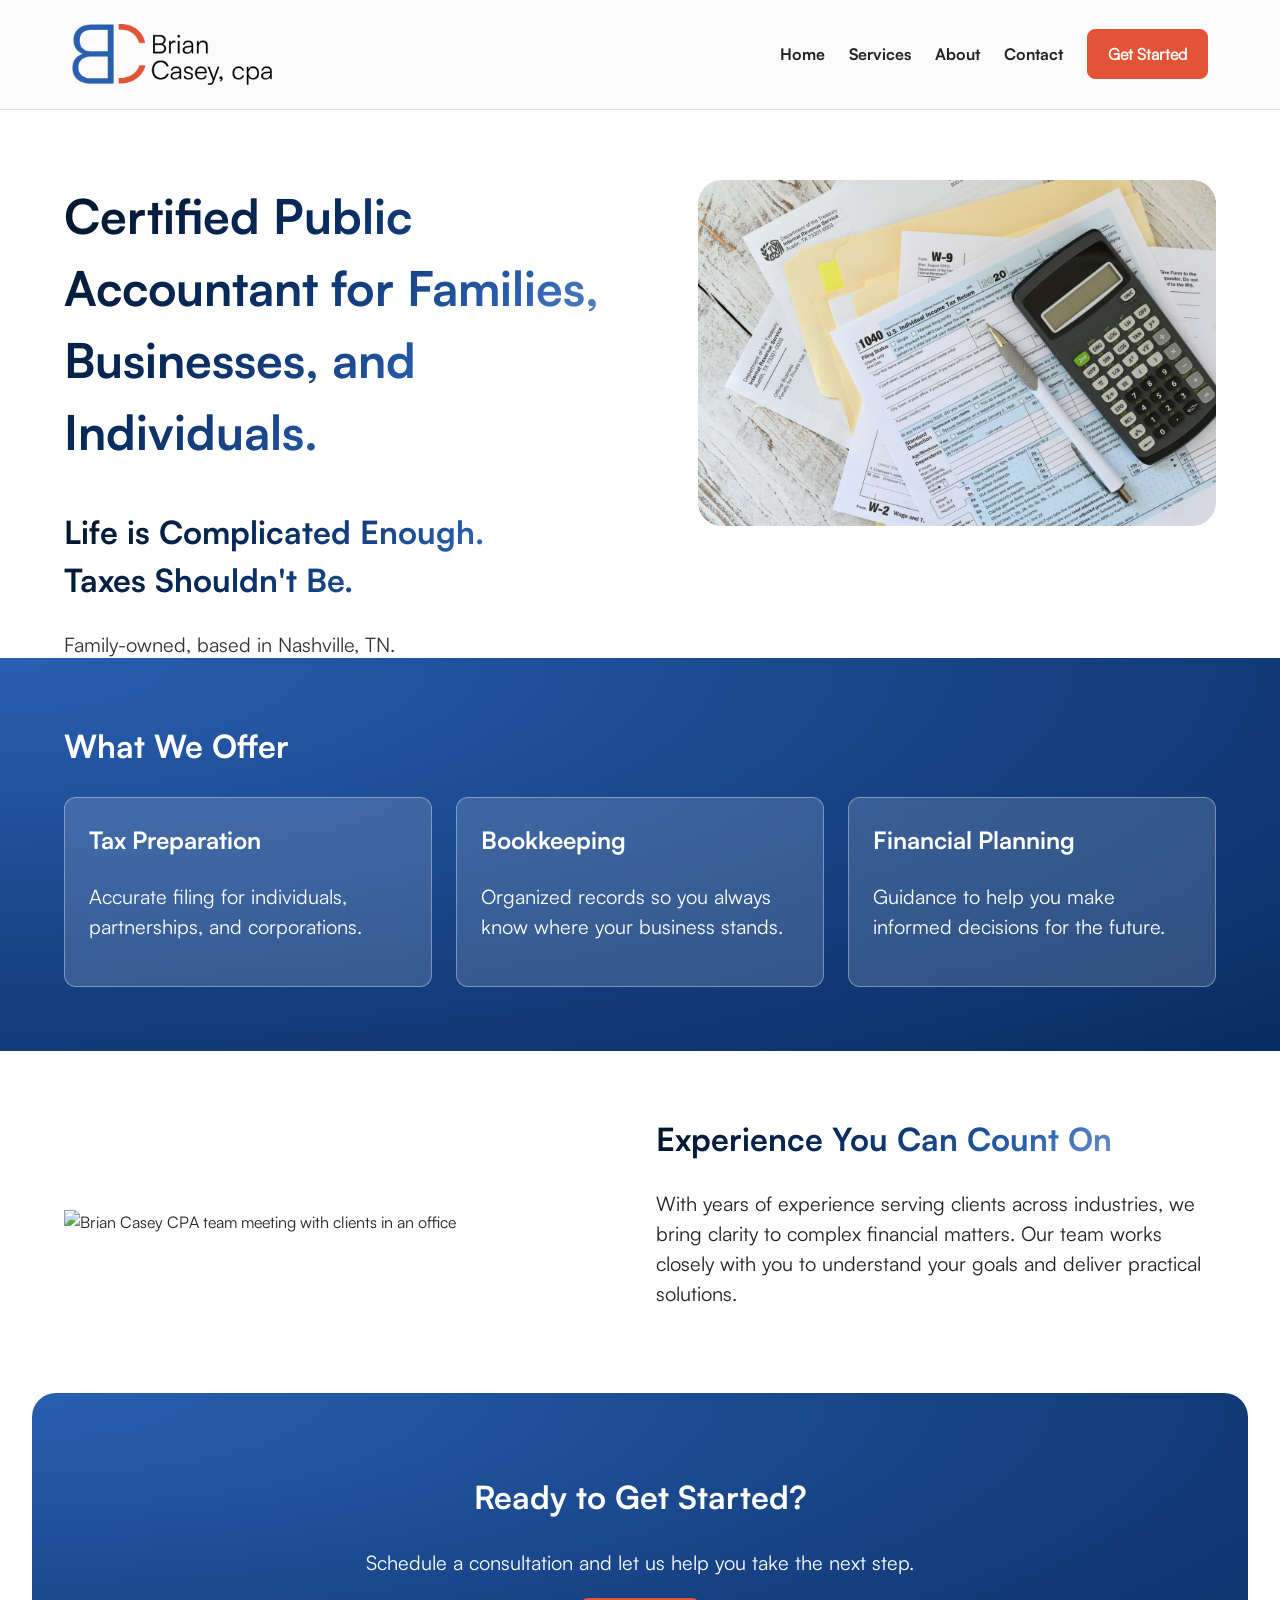
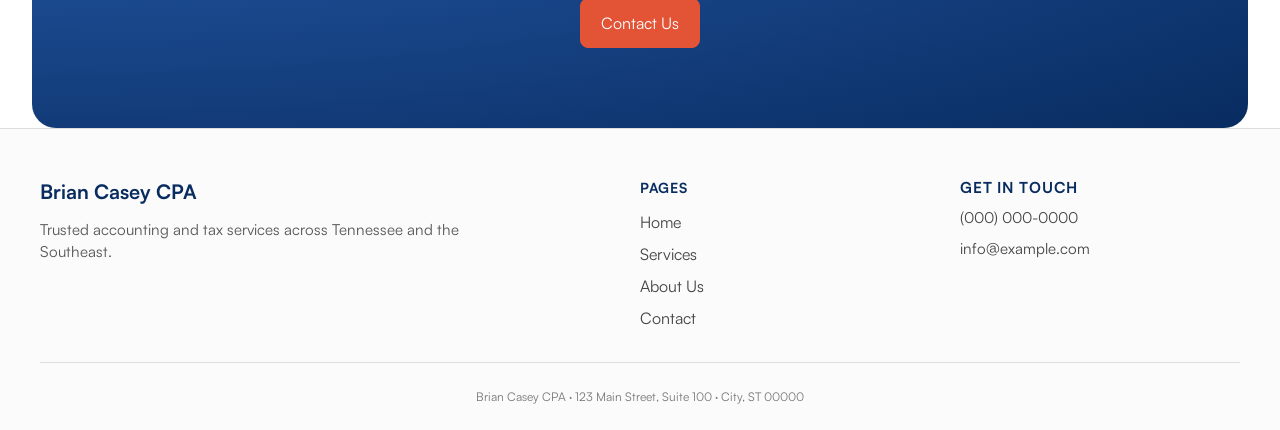
==== commit e2723802: "Adds logo and other things, finished mobile menu" ====
--- a/index.html
+++ b/index.html
@@ -4,6 +4,7 @@
     <meta charset="UTF-8" />
     <meta name="viewport" content="width=device-width, initial-scale=1.0" />
     <title>Brian Casey CPA</title>
+    <link rel="icon" href="assets/bg-square.svg" type="image/svg+xml" />
     <meta
       name="description"
       content="Brian Casey CPA provides tax preparation, bookkeeping, and financial planning for families, businesses, and individuals across Tennessee and the Southeast."
@@ -35,6 +36,13 @@
     <a href="#main" class="skip-link">Skip to main content</a>
     <header>
       <nav aria-label="Main">
+        <a href="/" class="nav-logo">
+          <img
+            src="/assets/bc-logo-rectangle.png"
+            alt="Brian Casey CPA logo"
+            width="200"
+          />
+        </a>
         <button
           type="button"
           class="nav-toggle-btn"
@@ -47,13 +55,15 @@
           <span></span>
         </button>
         <div id="nav-menu" class="nav-menu">
-          <ul>
-            <li><a href="index.html">Home</a></li>
-            <li><a href="services.html">Services</a></li>
-            <li><a href="about.html">About Us</a></li>
-            <li><a href="contact.html">Contact</a></li>
-          </ul>
-          <a href="contact.html" class="btn">Get Started</a>
+          <div class="nav-menu-content">
+            <ul>
+              <li><a href="index.html">Home</a></li>
+              <li><a href="services.html">Services</a></li>
+              <li><a href="about.html">About</a></li>
+              <li><a href="contact.html">Contact</a></li>
+            </ul>
+            <a href="contact.html" class="btn">Get Started</a>
+          </div>
         </div>
       </nav>
     </header>
@@ -63,17 +73,14 @@
         <div class="section-content">
           <div class="hero-text">
             <h1>
-              Handling All Things Taxes and Finance for Families, Businesses,
-              and Individuals.
+              Certified Public Accountant for Families, Businesses, and
+              Individuals.
             </h1>
             <h2>
-              Life is Complicated Enough.
+              Life is Complicated Enough.<br />
               <span class="terracotta">Taxes Shouldn't Be.</span>
             </h2>
-            <p>
-              Trusted accounting, tax services, and financial planning across
-              Tennessee and the Greater Southeast.
-            </p>
+            <p>Family-owned, based in Nashville, TN.</p>
           </div>
           <div class="hero-image">
             <img
--- a/styles.css
+++ b/styles.css
@@ -27,7 +27,7 @@
   --terracotta: #E35336;
   --green: #5e8442;
   --green-l: #dbe29c;
-  --light-blue: #295FB1;
+  --light-blue: #295fb1;
   --blue-l-3: #dbe2fd;
   --white: #ffffff;
 
@@ -49,6 +49,12 @@
   --max-width: 1200px;
 }
 
+*,
+*::before,
+*::after {
+  box-sizing: border-box;
+}
+
 .dark-blue {
   color: var(--dark-blue);
 }
@@ -125,8 +131,8 @@
   text-decoration: none;
 }
 
-header nav a:hover,
-header nav a:focus-visible {
+header nav a:not(.btn):hover,
+header nav a:not(.btn):focus-visible {
   text-decoration: underline;
 }
 
@@ -139,6 +145,9 @@
   right: 0;
   z-index: 1000;
   border-bottom: 1px solid #ddd;
+  width: 100%;
+  max-width: 100%;
+  overflow-x: clip;
 }
 
 header nav {
@@ -151,34 +160,35 @@
   padding: 1.5rem 2rem;
 }
 
-header nav .nav-toggle-btn {
-  display: none;
-  flex-direction: column;
-  justify-content: center;
-  gap: 5px;
-  width: 2rem;
-  height: 2rem;
-  margin-left: auto;
-  padding: 0;
-  border: none;
-  background: none;
-  cursor: pointer;
-  color: inherit;
-}
-
-header nav .nav-toggle-btn span {
-  display: block;
-  width: 1.5rem;
-  height: 2px;
-  background-color: currentColor;
-  transition: transform 0.2s ease, opacity 0.2s ease;
+header nav .nav-logo {
+  display: flex;
+  align-items: center;
+  flex-shrink: 0;
+  text-decoration: none;
+}
+
+header nav .nav-logo:hover,
+header nav .nav-logo:focus-visible {
+  text-decoration: none;
+}
+
+header nav .nav-logo img {
+  width: 200px;
+  height: auto;
 }
 
 header nav .nav-menu {
   display: flex;
   flex: 1;
-  justify-content: space-between;
+  justify-content: flex-end;
   align-items: center;
+}
+
+header nav .nav-menu-content {
+  display: flex;
+  flex-direction: row;
+  align-items: center;
+  gap: 1.5rem;
 }
 
 header nav ul {
@@ -191,6 +201,8 @@
 
 header nav a {
   text-decoration: none;
+  font-family: 'Satoshi-Bold', sans-serif;
+  font-weight: 700;
 }
 
 header nav a:hover {
@@ -198,35 +210,94 @@
   animation: color 0.15s ease-in-out;
 }
 
-@media (max-width: 768px) {
+header nav .nav-toggle-btn {
+  display: none;
+  flex-direction: column;
+  justify-content: center;
+  align-items: center;
+  gap: 6px;
+  width: 2.75rem;
+  height: 2.75rem;
+  padding: 0;
+  border: none;
+  background: none;
+  cursor: pointer;
+  flex-shrink: 0;
+}
+
+header nav .nav-toggle-btn:focus-visible {
+  outline: 2px solid var(--terracotta);
+  outline-offset: 2px;
+}
+
+header nav .nav-toggle-btn span {
+  display: block;
+  width: 1.5rem;
+  height: 3px;
+  background-color: var(--dark-blue);
+  border-radius: 1px;
+  transition: transform 0.2s ease, opacity 0.2s ease;
+}
+
+@media (max-width: 900px) {
+  header nav {
+    display: grid;
+    grid-template-columns: 1fr auto;
+    grid-template-areas:
+      "logo toggle"
+      "menu menu";
+    align-items: center;
+    column-gap: 1rem;
+    padding: 1rem 1.5rem;
+  }
+
+  header nav .nav-logo {
+    grid-area: logo;
+    min-width: 0;
+  }
+
+  header nav .nav-logo img {
+    width: auto;
+    max-width: min(160px, 100%);
+  }
+
   header nav .nav-toggle-btn {
     display: flex;
+    grid-area: toggle;
   }
 
   header nav .nav-menu {
+    grid-area: menu;
     display: none;
-    flex: 1 1 100%;
+    flex: unset;
+    width: 100%;
+    justify-content: flex-start;
+    margin-top: 0.75rem;
+  }
+
+  header nav.nav-open .nav-menu {
+    display: flex;
+  }
+
+  header nav.nav-open .nav-toggle-btn span:nth-child(1) {
+    transform: translateY(9px) rotate(45deg);
+  }
+
+  header nav.nav-open .nav-toggle-btn span:nth-child(2) {
+    opacity: 0;
+  }
+
+  header nav.nav-open .nav-toggle-btn span:nth-child(3) {
+    transform: translateY(-9px) rotate(-45deg);
+  }
+
+  header nav .nav-menu-content {
     flex-direction: column;
     align-items: stretch;
     gap: 1rem;
-    padding-top: 1rem;
-    padding: 1rem 2rem;
-  }
-
-  header nav.nav-open .nav-menu {
-    display: flex;
-  }
-
-  header nav.nav-open .nav-toggle-btn span:nth-child(1) {
-    transform: translateY(7px) rotate(45deg);
-  }
-
-  header nav.nav-open .nav-toggle-btn span:nth-child(2) {
-    opacity: 0;
-  }
-
-  header nav.nav-open .nav-toggle-btn span:nth-child(3) {
-    transform: translateY(-7px) rotate(-45deg);
+    width: 100%;
+    padding-top: 0.75rem;
+    border-top: 1px solid #ddd;
   }
 
   header nav ul {
@@ -234,6 +305,16 @@
     gap: 0.75rem;
   }
 
+  header nav .nav-menu-content ul a {
+    font-size: 1.25rem;
+    color: var(--dark-blue);
+  }
+
+  header nav .nav-menu-content ul a:hover,
+  header nav .nav-menu-content ul a:focus-visible {
+    color: var(--terracotta);
+  }
+
   header nav .btn {
     align-self: flex-start;
   }
@@ -256,7 +337,7 @@
 
 
 main.home section:nth-child(even) {
-  background-color: var(--dark-blue);
+  background: var(--gradient-blue-radial);
   color: var(--white);
 }
 
@@ -273,16 +354,6 @@
 main.home section:nth-child(even) .card {
   background-color: rgba(255, 255, 255, 0.15);
   border-color: rgba(255, 255, 255, 0.35);
-}
-
-main.home section:nth-child(even) .cta a {
-  color: var(--white);
-  border-color: var(--white);
-}
-
-main.home section:nth-child(even) .cta a:hover {
-  background: rgba(255, 255, 255, 0.15);
-  color: var(--white);
 }
 
 h1,
@@ -341,6 +412,7 @@
 
 .btn,
 button[type="submit"] {
+  display: inline-block;
   padding: .75rem 1.25rem;
   border-radius: 8px;
   background-color: var(--terracotta);
@@ -350,11 +422,13 @@
   font-family: inherit;
   font-size: 1rem;
   cursor: pointer;
-
+  text-decoration: none;
 }
 
 .btn:hover,
-button[type="submit"]:hover {
+.btn:focus-visible,
+button[type="submit"]:hover,
+button[type="submit"]:focus-visible {
   background-color: var(--white);
   color: var(--terracotta);
   border: 1px solid var(--terracotta);
@@ -368,7 +442,7 @@
 }
 
 .hero {
-  height: 60vh;
+  height: 40vh;
   border-radius: 24px;
   background-color: var(--blue-l-3);
   margin-top: calc(100px + 2rem);
@@ -376,7 +450,7 @@
 }
 
 .hero-home {
-  min-height: 65vh;
+  height: 62vh;
   padding: 5rem 4rem;
   border-radius: 0;
 }
@@ -403,19 +477,21 @@
 
 .hero-text {
   flex: 1;
-  max-width: 50%;
+  max-width: 55%;
 }
 
 .hero-home .hero-text p {
   color: #333;
   max-width: 36rem;
 }
+
+
 
 .hero-image {
   flex: 1;
   border-radius: 24px;
   overflow: hidden;
-  max-width: 50%;
+  max-width: 45%;
 }
 
 .cards {
@@ -513,6 +589,7 @@
 
   .cta {
     padding: 3.5rem 2rem;
+    border-radius: 0;
   }
 
   .cards {
@@ -541,17 +618,20 @@
 .cta {
   text-align: center;
   padding: 5rem 4rem;
-}
-
-.cta a:not(.btn) {
-  display: inline-block;
-  padding: 0.5rem 1rem;
-  border: 1px solid #222;
-  text-decoration: none;
-}
-
-.cta a:not(.btn):hover {
-  background: #f5f5f5;
+  background: var(--gradient-blue-radial);
+  color: var(--white);
+  border-radius: 24px;
+  margin-inline: 2rem;
+}
+
+.cta h2 {
+  color: var(--white);
+  background: unset;
+  background-size: unset;
+  -webkit-background-clip: unset;
+  background-clip: unset;
+  -webkit-text-fill-color: unset;
+  color: var(--white);
 }
 
 footer {
@@ -659,7 +739,8 @@
     padding: 2.5rem 1.5rem 1.25rem;
   }
 
-  .hero {
+  .hero,
+  .cta {
     padding: 2rem 1.5rem;
     border-radius: 16px;
   }
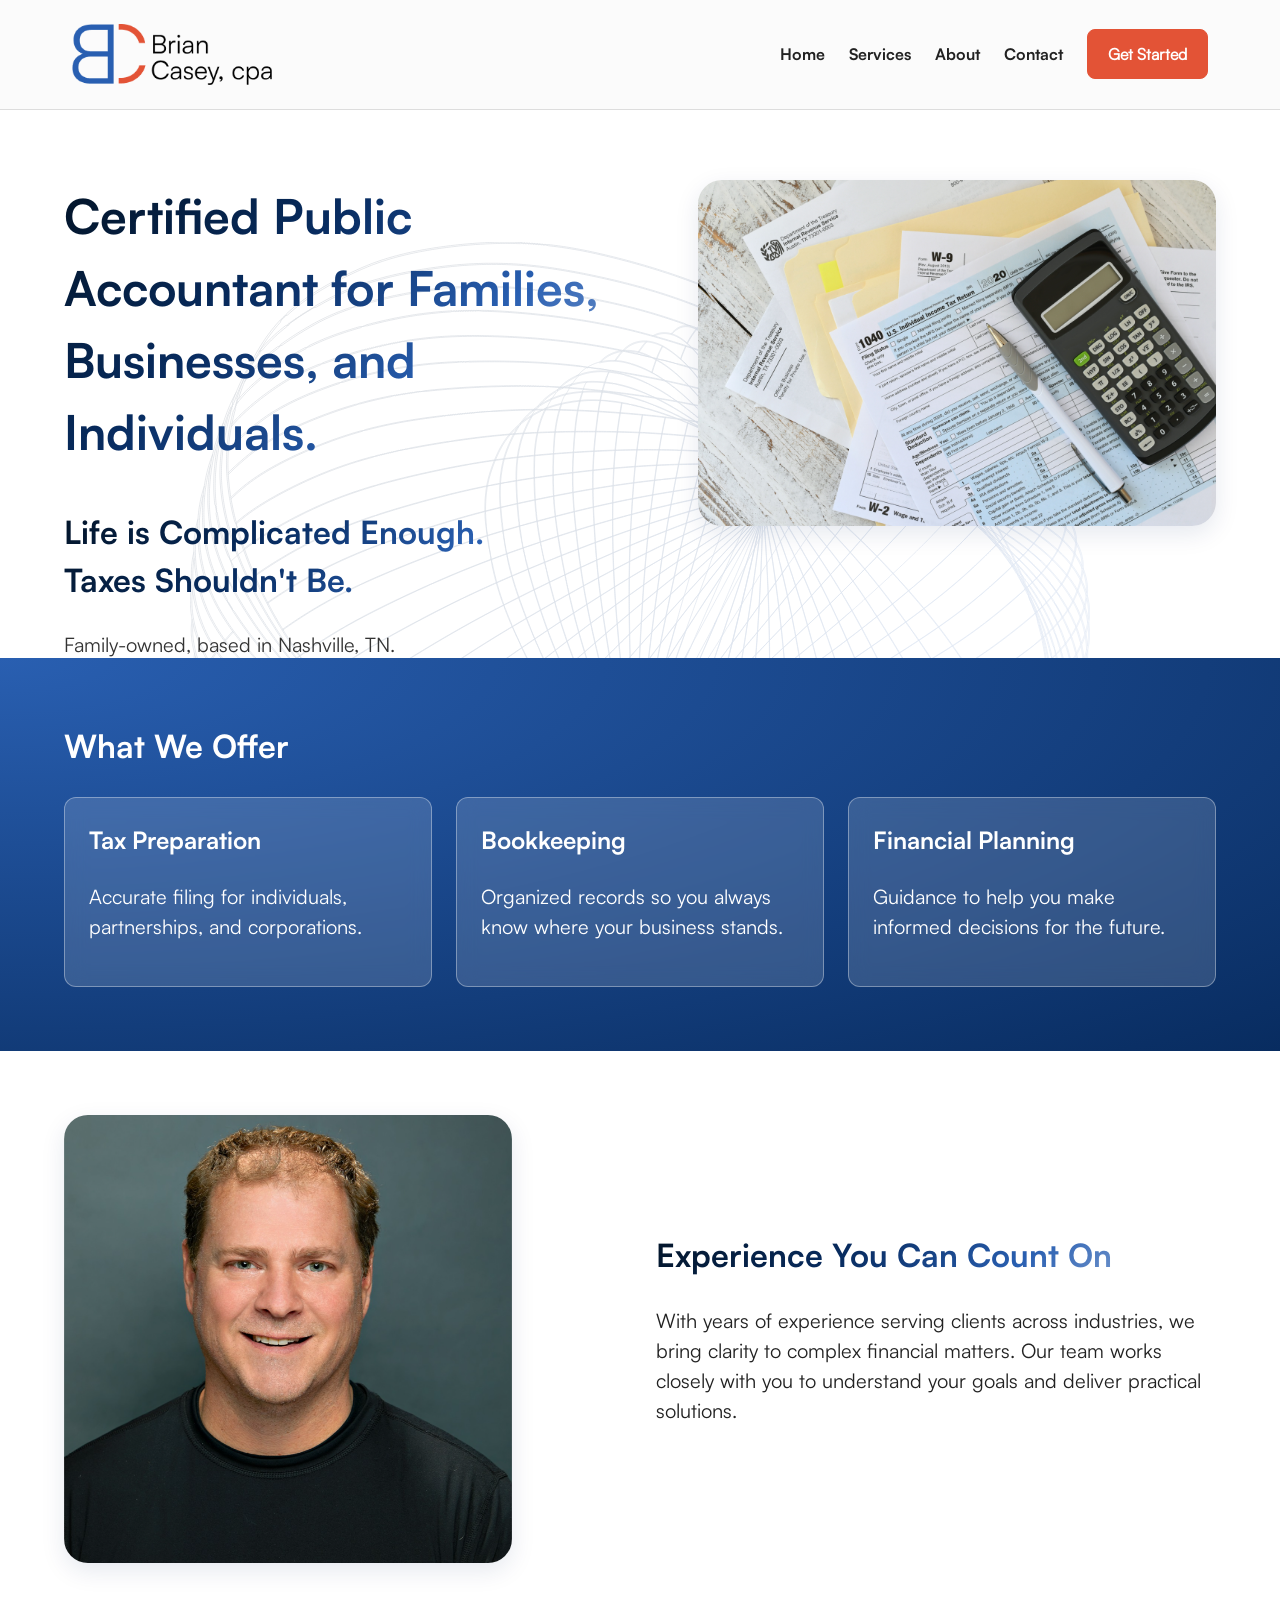
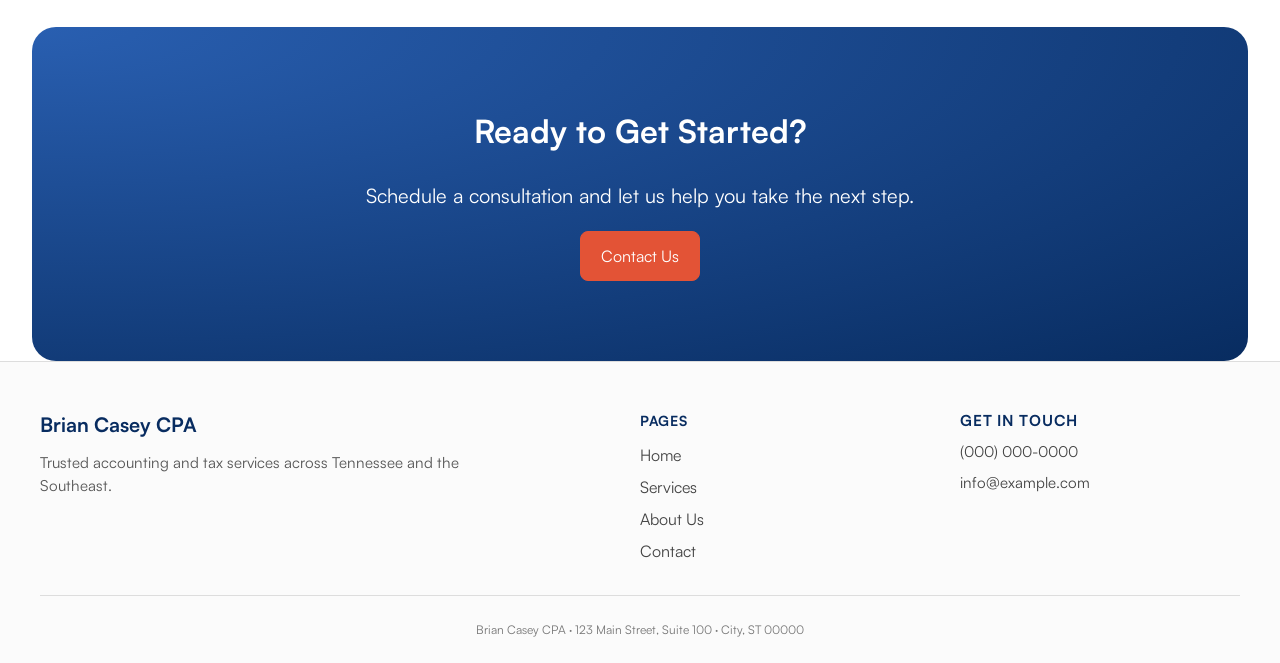
==== commit 059bddba: "adds background svgs and headshot to homepage" ====
--- a/index.html
+++ b/index.html
@@ -121,8 +121,8 @@
         <div class="section-content">
           <div class="image-text">
             <img
-              src="https://placehold.co/600x400"
-              alt="Brian Casey CPA team meeting with clients in an office"
+              src="/assets/brian.png"
+              alt="Brian Casey, CPA"
             />
             <div>
               <h2>Experience You Can Count On</h2>
--- a/styles.css
+++ b/styles.css
@@ -172,9 +172,8 @@
   text-decoration: none;
 }
 
-header nav .nav-logo img {
-  width: 200px;
-  height: auto;
+header nav .nav-logo svg {
+  width: 180px;
 }
 
 header nav .nav-menu {
@@ -447,12 +446,49 @@
   background-color: var(--blue-l-3);
   margin-top: calc(100px + 2rem);
   margin-inline: 2rem;
+  overflow: hidden;
 }
 
 .hero-home {
   height: 62vh;
   padding: 5rem 4rem;
   border-radius: 0;
+  overflow: hidden;
+}
+
+.hero::after,
+.hero-home::after {
+  content: '';
+  position: absolute;
+  bottom: 0;
+  aspect-ratio: 639.2 / 615.77;
+  background: var(--gradient-heading);
+  -webkit-mask-image: url('/assets/Asset4.svg');
+  mask-image: url('/assets/Asset4.svg');
+  -webkit-mask-repeat: no-repeat;
+  mask-repeat: no-repeat;
+  -webkit-mask-size: contain;
+  mask-size: contain;
+  pointer-events: none;
+  z-index: 0;
+}
+
+.hero::after {
+  right: 0;
+  width: min(740px, 48vw);
+  -webkit-mask-position: right bottom;
+  mask-position: right bottom;
+  opacity: 0.2;
+  transform: translate(32%, 45%);
+}
+
+.hero-home::after {
+  left: 50%;
+  width: min(900px, 110vw);
+  -webkit-mask-position: center bottom;
+  mask-position: center bottom;
+  opacity: 0.14;
+  transform: translate(-50%, 52%);
 }
 
 .hero .section-content,
@@ -492,6 +528,15 @@
   border-radius: 24px;
   overflow: hidden;
   max-width: 45%;
+}
+
+.hero-home .hero-image {
+  overflow: visible;
+  box-shadow: 0 8px 24px rgba(8, 44, 96, 0.1);
+}
+
+.hero-home .hero-image img {
+  border-radius: 24px;
 }
 
 .cards {
@@ -538,6 +583,60 @@
   align-items: center;
 }
 
+main.home .image-text img {
+  width: 80%;
+  border-radius: 24px;
+  box-shadow: 0 8px 24px rgba(8, 44, 96, 0.1);
+}
+
+.contact-form {
+  background-color: #f8f8f8;
+  padding: 1.25rem 1.5rem;
+  border-radius: 16px;
+}
+
+.contact-form p {
+  margin: 0 0 1.5rem;
+}
+
+.contact-form p:last-child {
+  margin-bottom: 0;
+}
+
+.contact-form label {
+  display: block;
+  font-family: 'Satoshi-Medium', sans-serif;
+  font-size: 0.95rem;
+  color: #444;
+}
+
+.contact-form input[type='text'],
+.contact-form input[type='email'],
+.contact-form textarea {
+  width: 100%;
+  padding: 1rem 1.125rem;
+  font-family: inherit;
+  font-size: 1.125rem;
+  line-height: 1.5;
+  color: #222;
+  background-color: #faf9f6;
+  border: 1px solid #ddd9d2;
+  border-radius: 12px;
+  transition: border-color 0.2s ease, box-shadow 0.2s ease;
+}
+
+.contact-form textarea {
+  min-height: 6rem;
+  resize: vertical;
+}
+
+.contact-form input:focus,
+.contact-form textarea:focus {
+  outline: none;
+  border-color: var(--light-blue);
+  box-shadow: 0 0 0 3px color-mix(in srgb, var(--light-blue) 18%, transparent);
+}
+
 @media (max-width: 768px) {
   section {
     padding: 3rem 2rem;
@@ -585,6 +684,18 @@
 
   .hero-home .hero-text p {
     max-width: none;
+  }
+
+  .hero::after {
+    width: min(320px, 70vw);
+    opacity: 0.14;
+    transform: translate(28%, 40%);
+  }
+
+  .hero-home::after {
+    width: min(640px, 130vw);
+    opacity: 0.1;
+    transform: translate(-50%, 45%);
   }
 
   .cta {
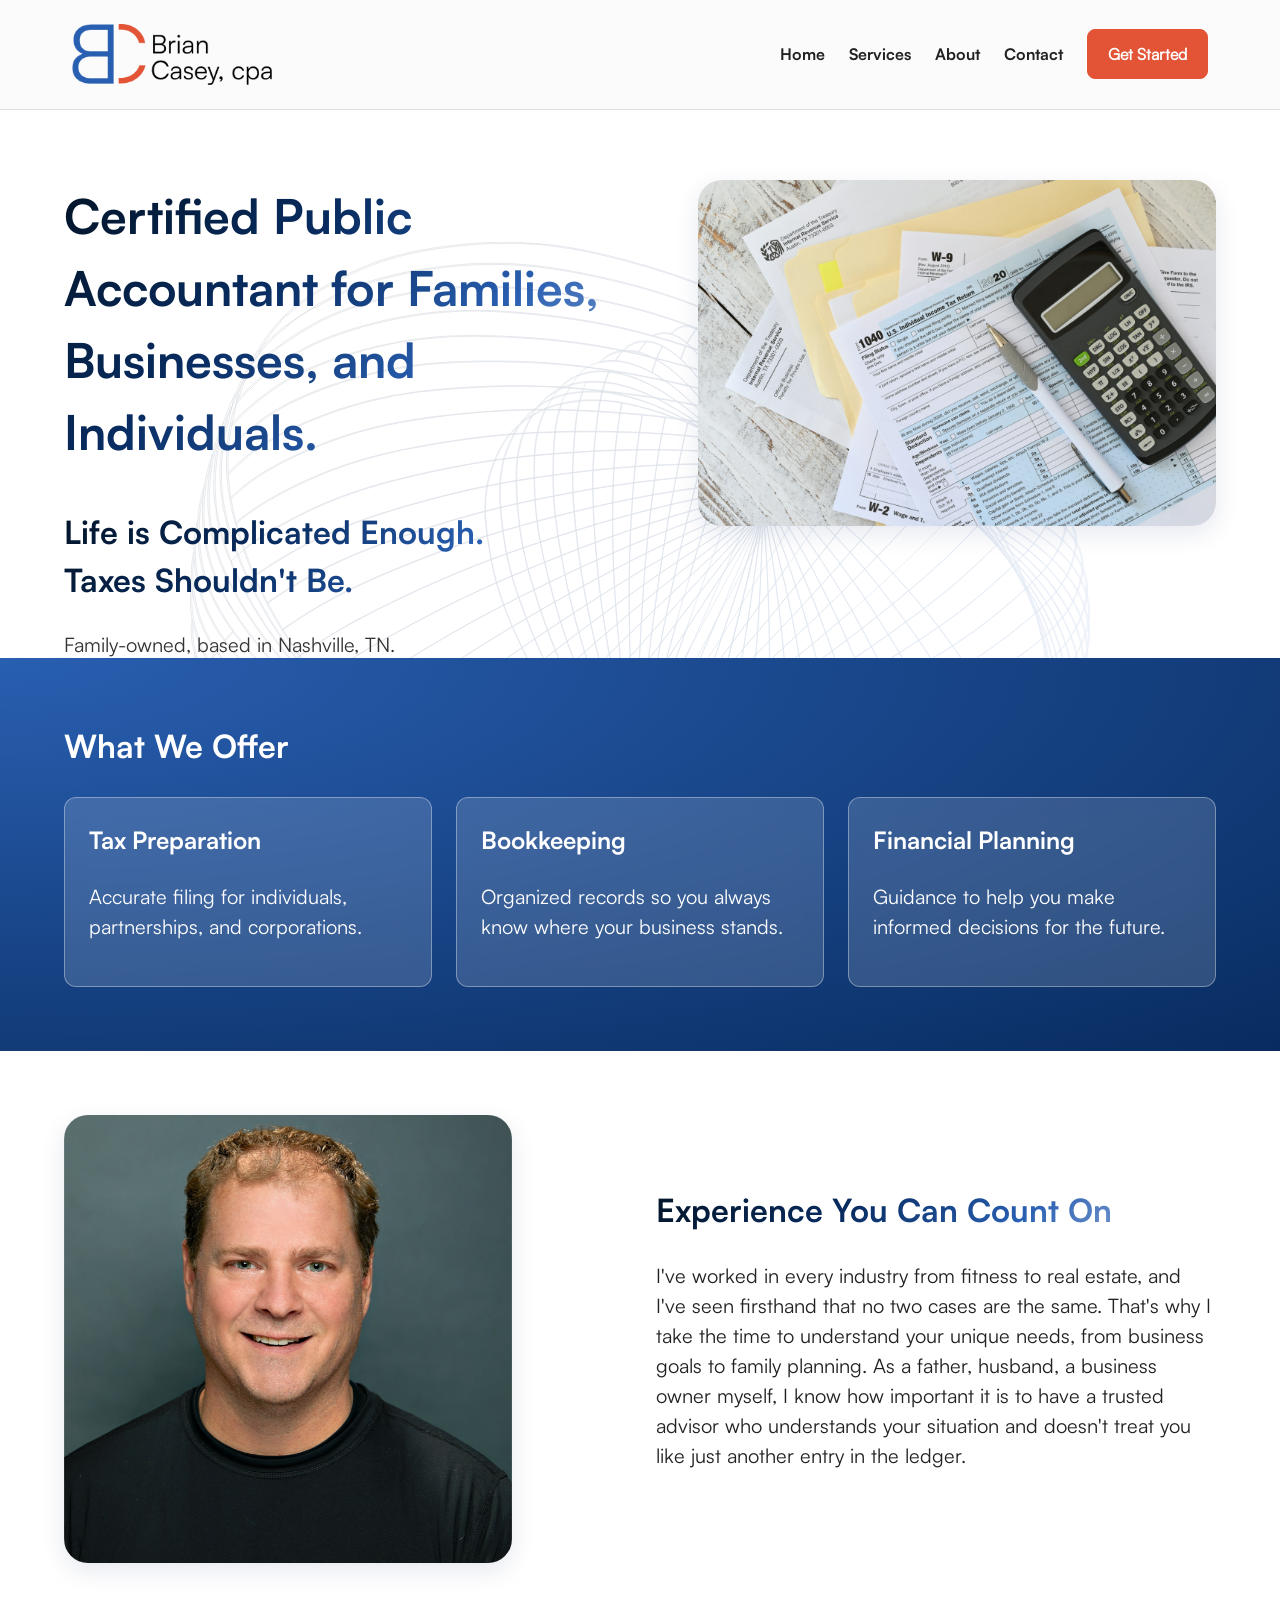
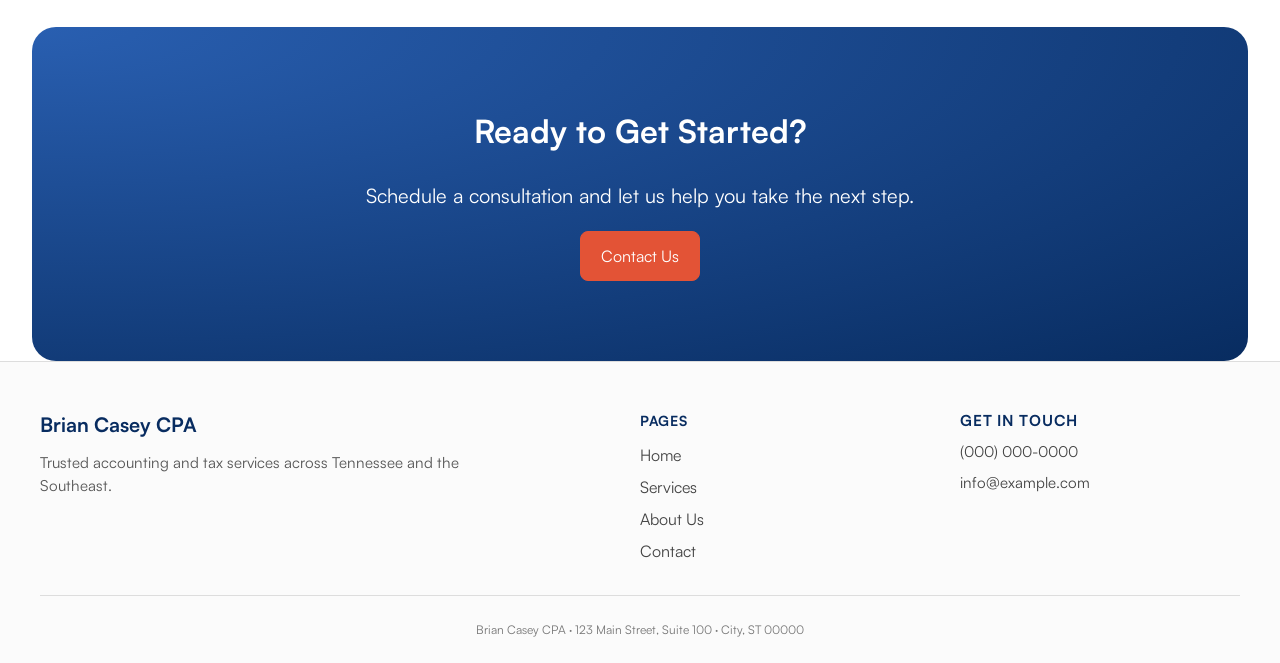
==== commit 8c3eb9ce: "wip" ====
--- a/index.html
+++ b/index.html
@@ -81,6 +81,7 @@
               <span class="terracotta">Taxes Shouldn't Be.</span>
             </h2>
             <p>Family-owned, based in Nashville, TN.</p>
+            <a href="contact.html" class="btn">Put Your Finances In Order</a>
           </div>
           <div class="hero-image">
             <img
@@ -123,14 +124,18 @@
             <img
               src="/assets/brian.png"
               alt="Brian Casey, CPA"
+              class="image-text-image"
             />
             <div>
               <h2>Experience You Can Count On</h2>
               <p>
-                With years of experience serving clients across industries, we
-                bring clarity to complex financial matters. Our team works
-                closely with you to understand your goals and deliver practical
-                solutions.
+                I've worked in every industry from fitness to real estate, and
+                I've seen firsthand that no two cases are the same. That's why I
+                take the time to understand your unique needs, from business
+                goals to family planning. As a father, husband, a business owner
+                myself, I know how important it is to have a trusted advisor who
+                understands your situation and doesn't treat you like just
+                another entry in the ledger.
               </p>
             </div>
           </div>
--- a/styles.css
+++ b/styles.css
@@ -521,6 +521,10 @@
   max-width: 36rem;
 }
 
+.hero-home .hero-text .btn {
+  margin-top: 1.5rem;
+}
+
 
 
 .hero-image {
@@ -587,16 +591,17 @@
   width: 80%;
   border-radius: 24px;
   box-shadow: 0 8px 24px rgba(8, 44, 96, 0.1);
+
 }
 
 .contact-form {
-  background-color: #f8f8f8;
   padding: 1.25rem 1.5rem;
-  border-radius: 16px;
+  background-color: #f1f1f1;
+  border-radius: 12px;
 }
 
 .contact-form p {
-  margin: 0 0 1.5rem;
+  margin: 0 0 2.75rem;
 }
 
 .contact-form p:last-child {
@@ -619,7 +624,7 @@
   font-size: 1.125rem;
   line-height: 1.5;
   color: #222;
-  background-color: #faf9f6;
+  background-color: #fff;
   border: 1px solid #ddd9d2;
   border-radius: 12px;
   transition: border-color 0.2s ease, box-shadow 0.2s ease;
@@ -723,6 +728,10 @@
 
   .image-text {
     grid-template-columns: 1fr;
+  }
+
+  main.home .image-text img {
+    margin: 0 auto;
   }
 }
 
